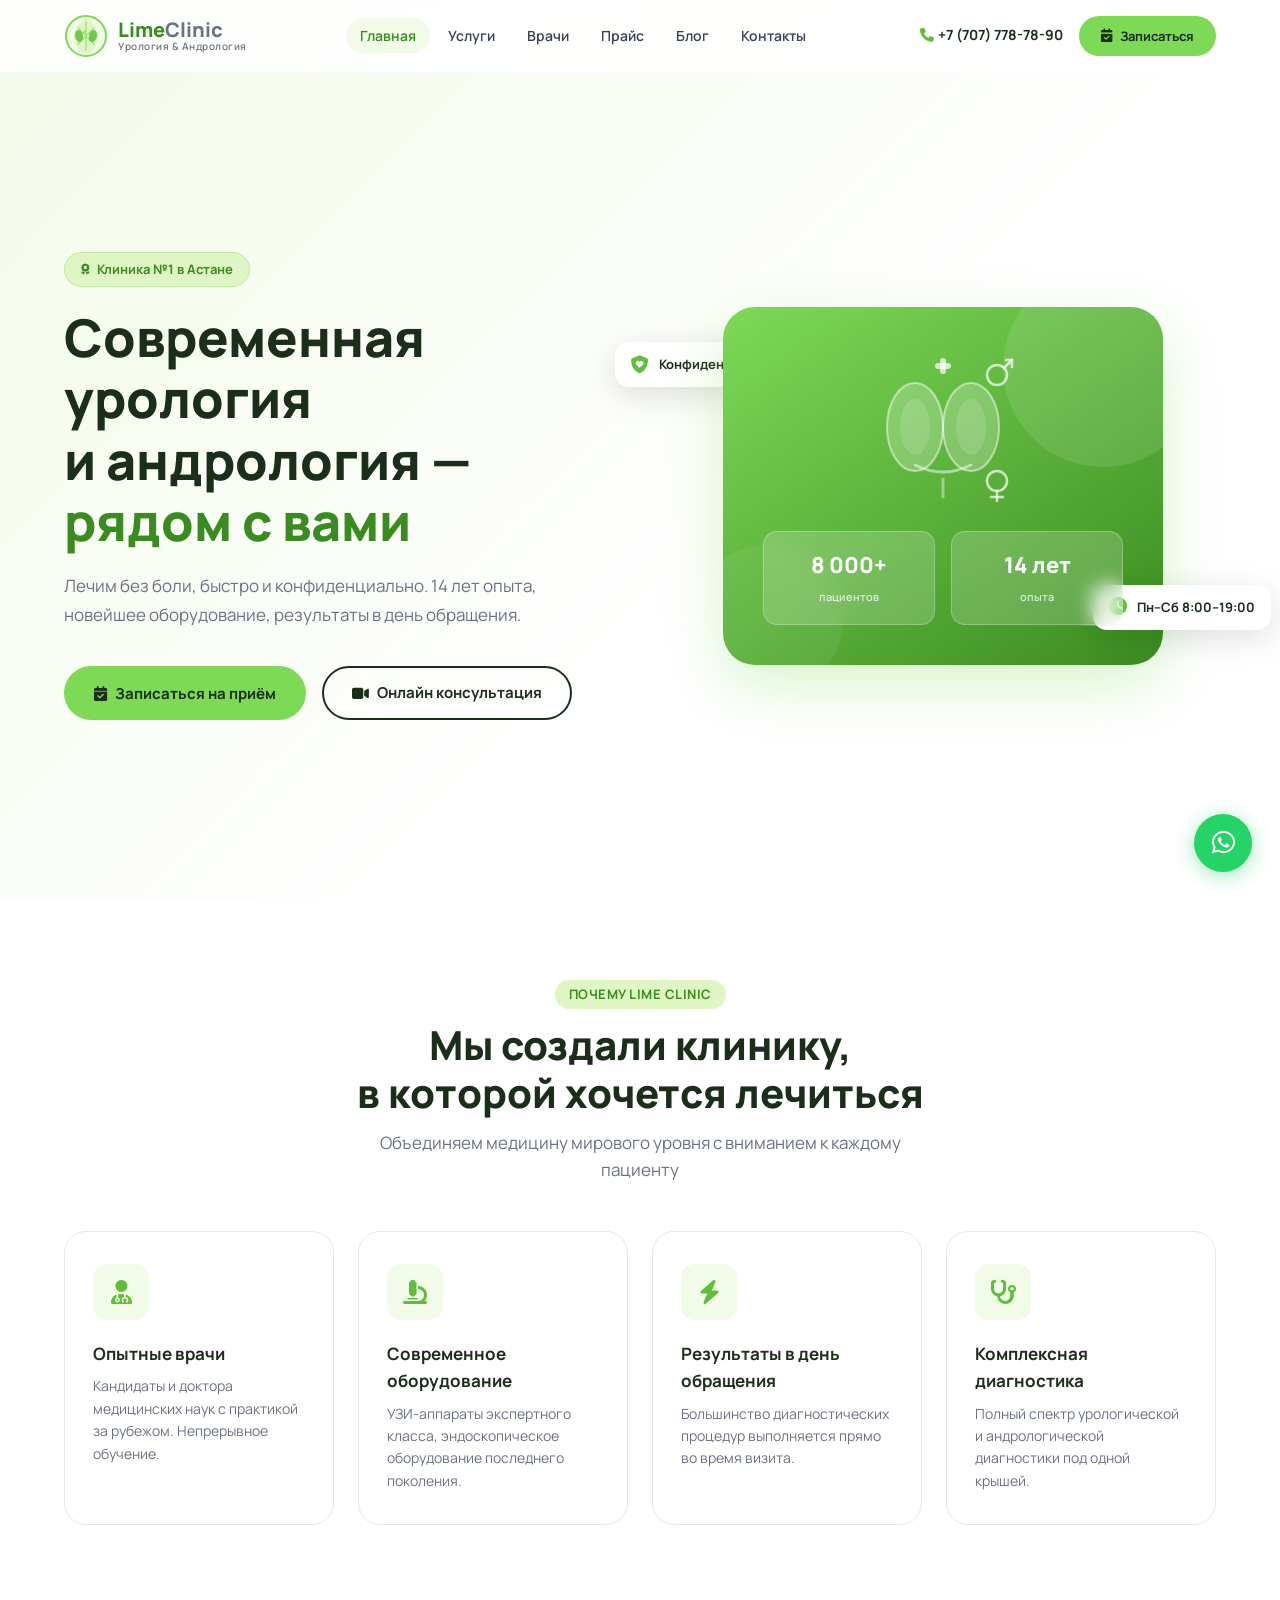
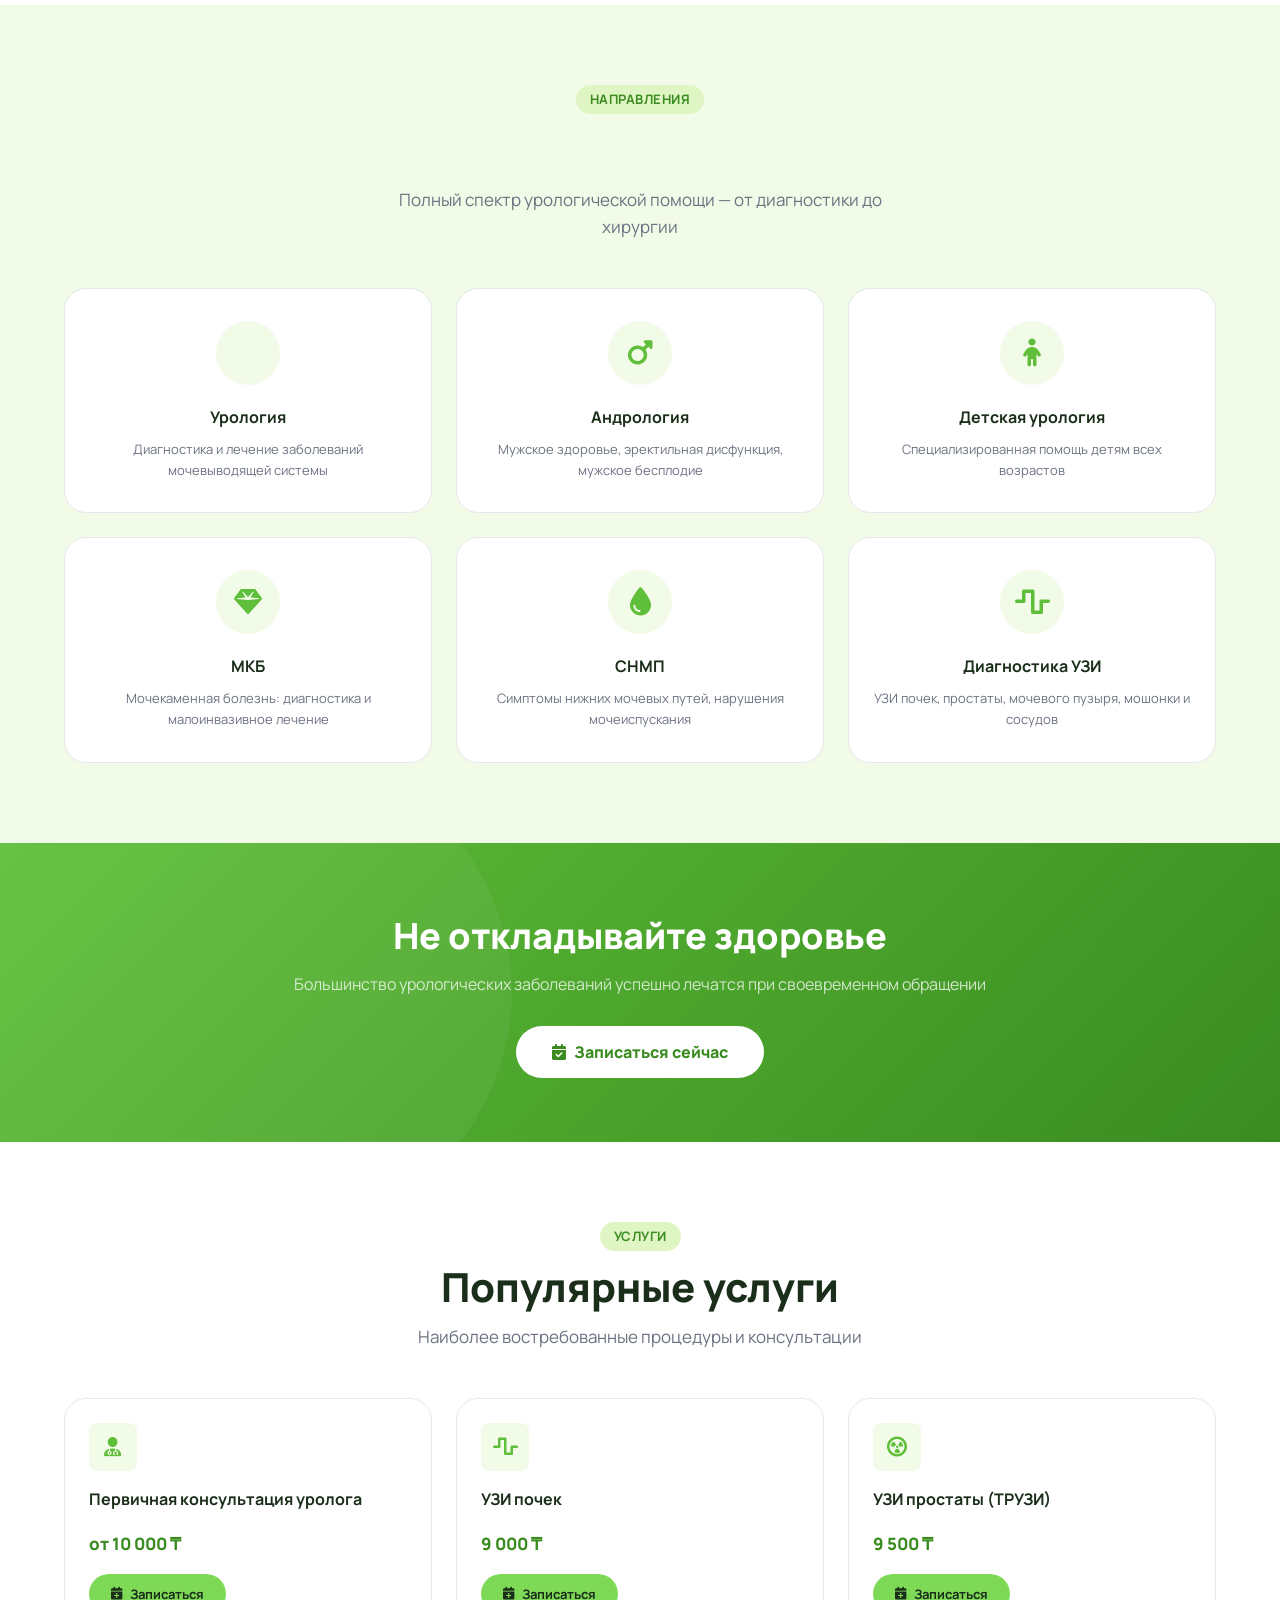
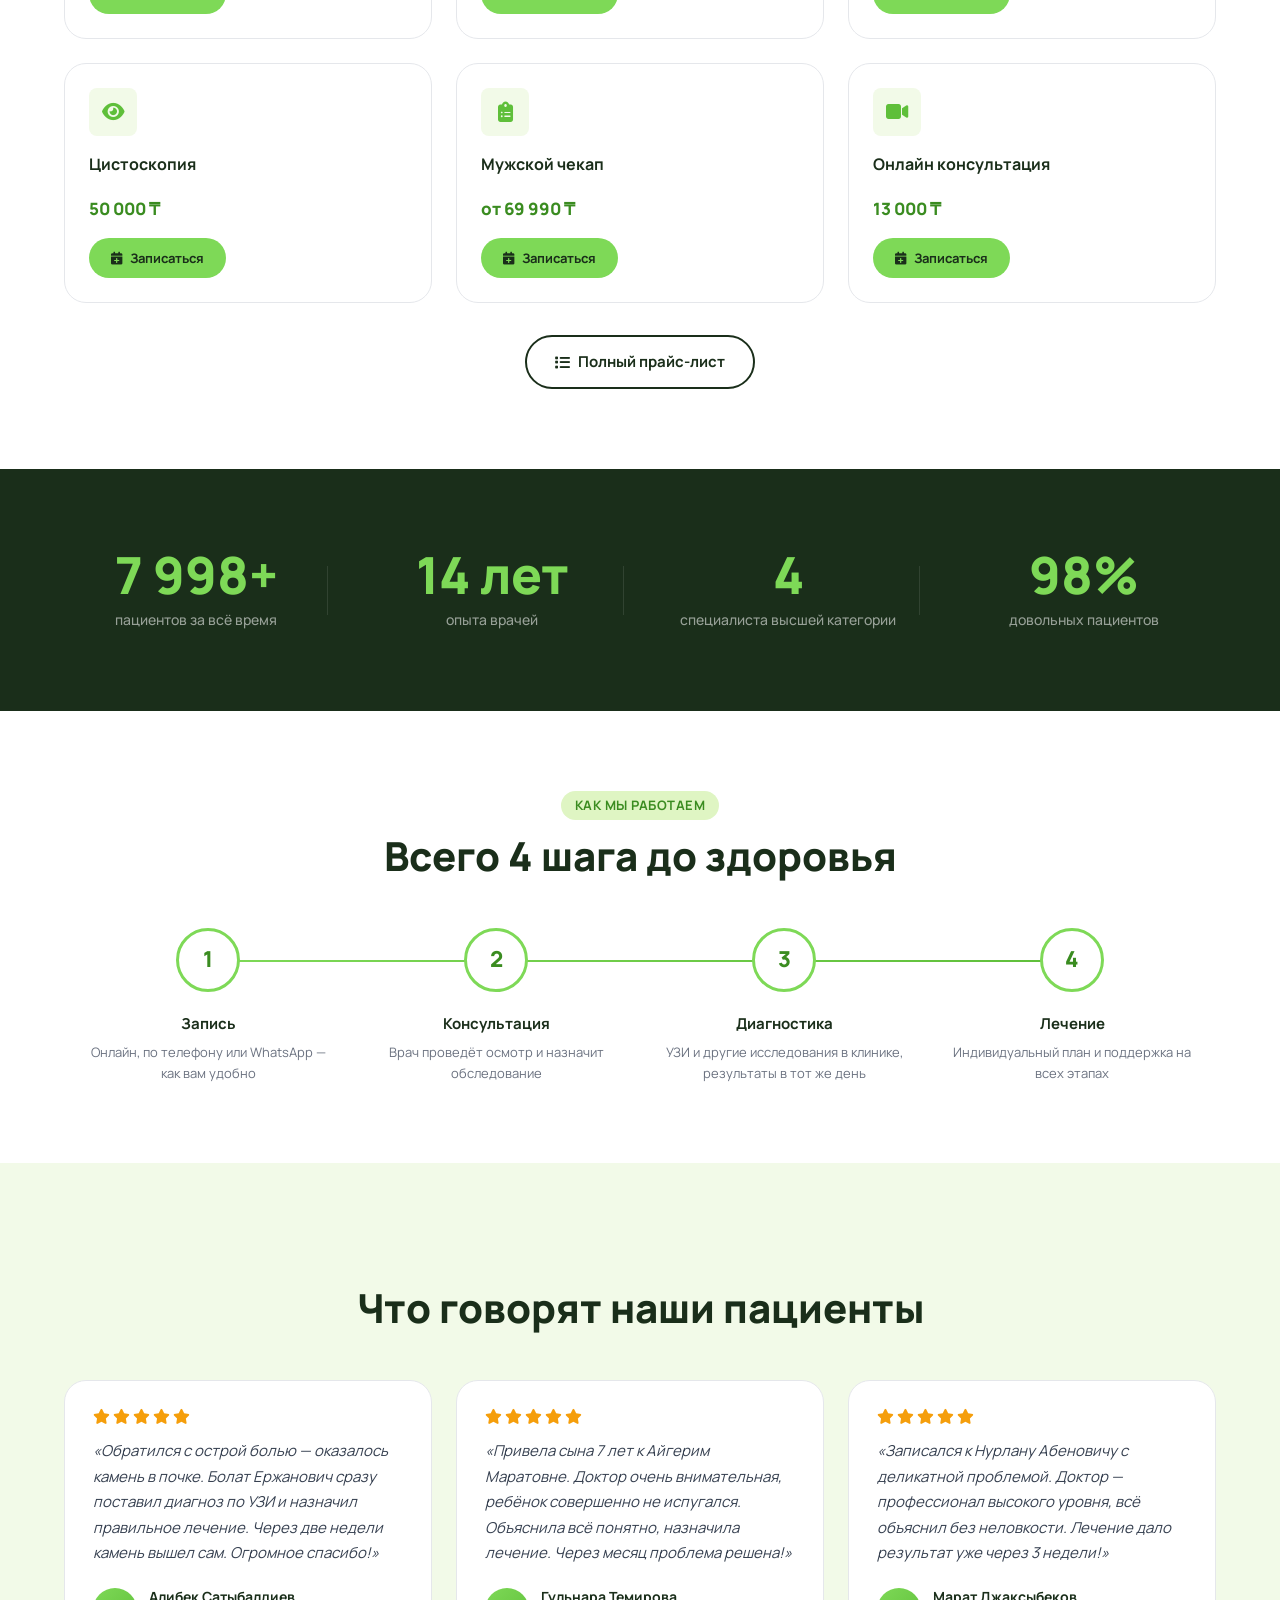
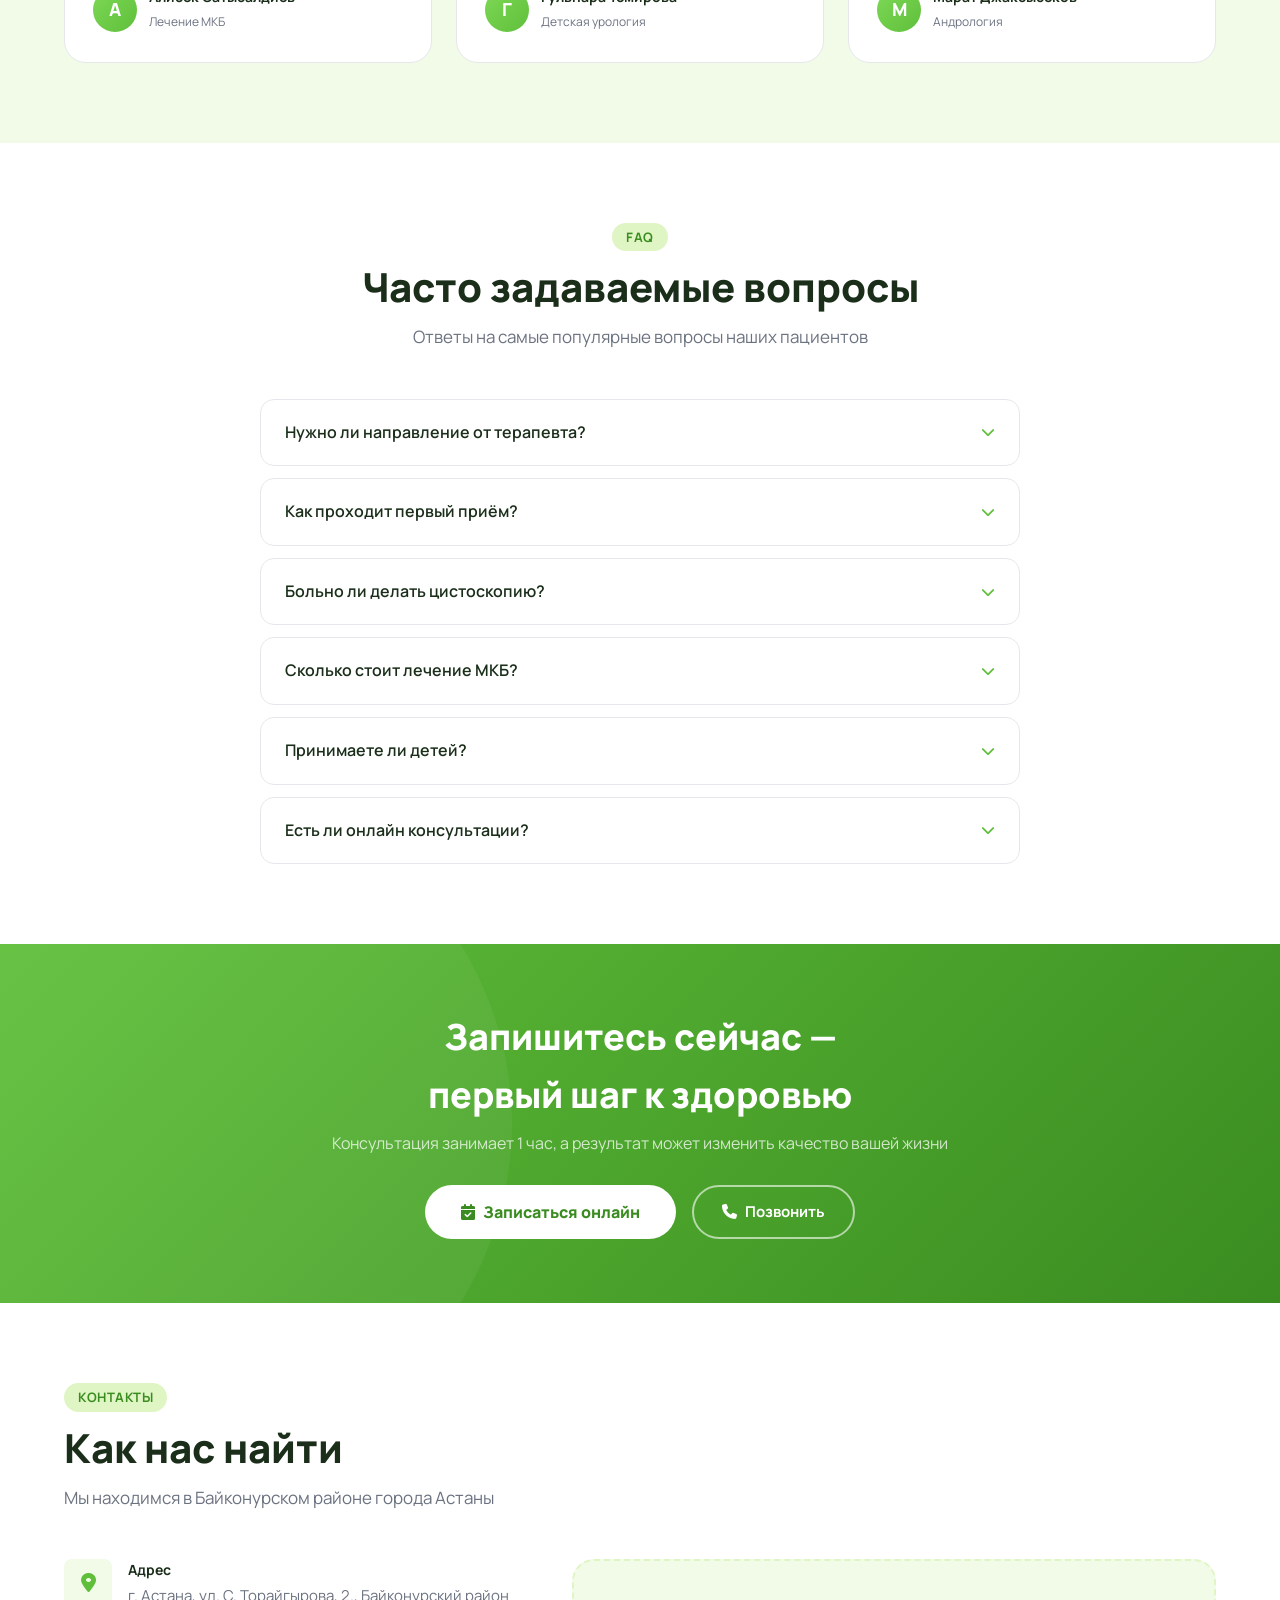
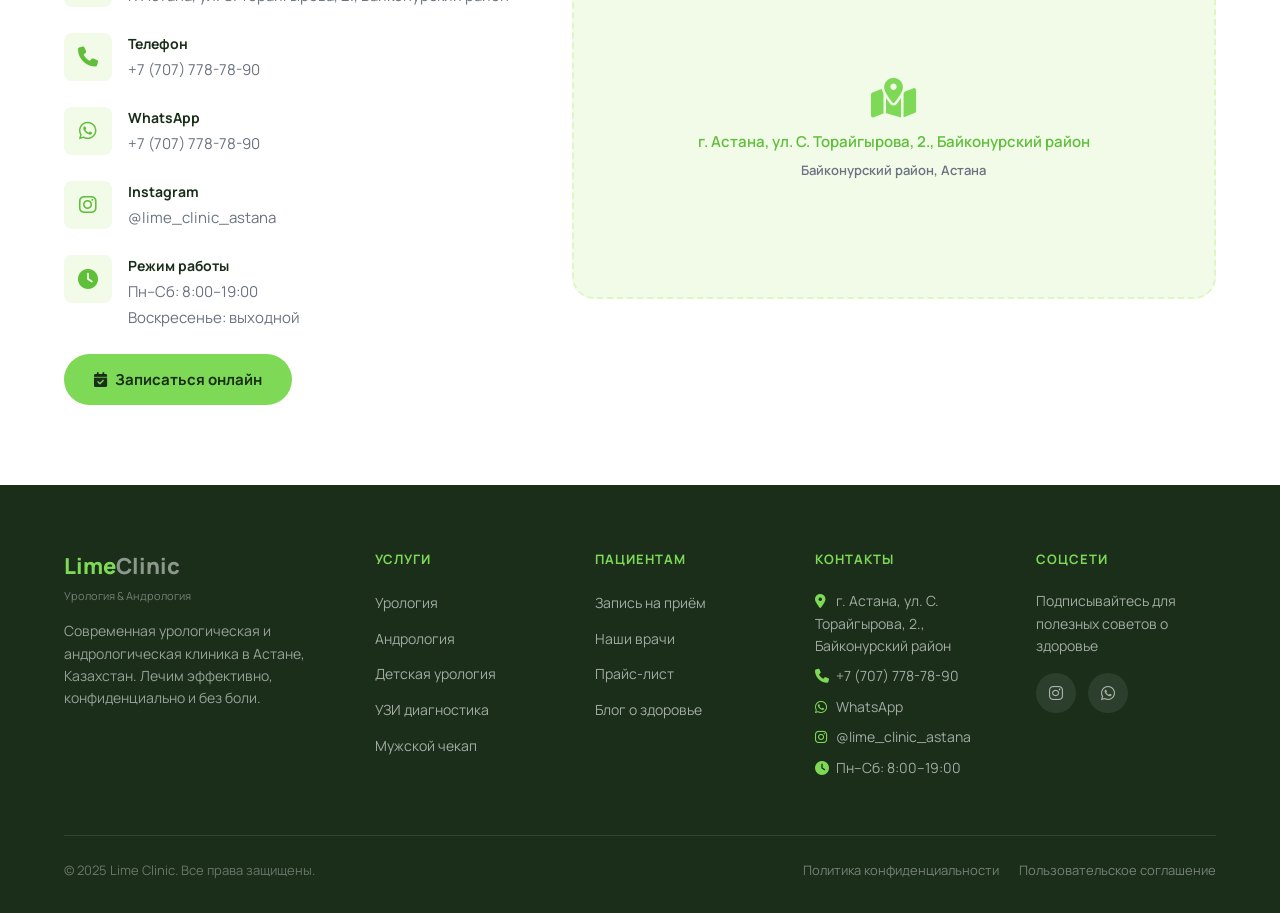
==== index.html @ a413c2fc "Add files via upload" ====
<!DOCTYPE html>
<html lang="ru">
<head>
  <meta charset="UTF-8" />
  <meta name="viewport" content="width=device-width, initial-scale=1.0" />
  <title>Lime Clinic — Урология и Андрология в Астане</title>
  <meta name="description" content="Lime Clinic — ведущий урологический и андрологический центр в Астане, Казахстан. Опытные врачи, современное оборудование, результаты в день обращения. Запись онлайн." />
  <meta name="keywords" content="уролог Астана, андролог Астана, урология, андрология, лечение МКБ, лечение простаты, УЗИ почек, детская урология, клиника Астана" />
  <link rel="stylesheet" href="styles.css" />
  <link rel="stylesheet" href="https://cdnjs.cloudflare.com/ajax/libs/font-awesome/6.5.0/css/all.min.css" />
  <link rel="preconnect" href="https://fonts.googleapis.com" />
  <link rel="preconnect" href="https://fonts.gstatic.com" crossorigin />
  <link href="https://fonts.googleapis.com/css2?family=Manrope:wght@300;400;500;600;700;800&display=swap" rel="stylesheet" />
</head>
<body>

<!-- NAV -->
<nav class="nav" id="main-nav">
  <div class="nav__inner">
    <a class="nav__logo" href="index.html">
      <svg viewBox="0 0 44 44" fill="none" xmlns="http://www.w3.org/2000/svg" width="44" height="44">
        <circle cx="22" cy="22" r="20" fill="#f2fae8" stroke="#7ED957" stroke-width="2"/>
        <path d="M22 4 C22 4 10 12 10 22 C10 32 16 38 22 40 C28 38 34 32 34 22 C34 12 22 4 22 4Z" fill="#dff5c3"/>
        <path d="M22 8 L22 36 M14 14 L30 30 M14 30 L30 14" stroke="#7ED957" stroke-width="1.5" stroke-linecap="round" opacity="0.6"/>
        <ellipse cx="15" cy="22" rx="4" ry="6" fill="#5FBF3A" opacity="0.85" transform="rotate(-10 15 22)"/>
        <ellipse cx="29" cy="22" rx="4" ry="6" fill="#5FBF3A" opacity="0.85" transform="rotate(10 29 22)"/>
        <text x="18" y="20" font-size="6" fill="#3a8c20" font-weight="bold">&#9794;</text>
        <text x="24" y="27" font-size="5" fill="#3a8c20" font-weight="bold">&#9792;</text>
      </svg>
      <div class="nav__logo-text">
        <div class="logo-name"><span class="lime">Lime</span><span class="gray">Clinic</span></div>
        <div class="logo-sub">Урология &amp; Андрология</div>
      </div>
    </a>
    <ul class="nav__links">
      <li><a href="index.html" class="active">Главная</a></li>
      <li><a href="services.html">Услуги</a></li>
      <li><a href="doctors.html">Врачи</a></li>
      <li><a href="prices.html">Прайс</a></li>
      <li><a href="blog.html">Блог</a></li>
      <li><a href="#contacts">Контакты</a></li>
    </ul>
    <div class="nav__right">
      <a class="nav__phone" href="tel:+77077787890"><i class="fa-solid fa-phone"></i>+7 (707) 778-78-90</a>
      <button class="btn-primary btn-sm" data-booking><i class="fa-solid fa-calendar-check"></i> Записаться</button>
      <div class="nav__burger" id="nav-burger"><span></span><span></span><span></span></div>
    </div>
  </div>
</nav>
<div class="nav__mobile" id="nav-mobile">
  <a href="index.html">Главная</a>
  <a href="services.html">Услуги</a>
  <a href="doctors.html">Врачи</a>
  <a href="prices.html">Прайс</a>
  <a href="blog.html">Блог</a>
  <a href="#contacts">Контакты</a>
  <a href="tel:+77077787890" class="mobile-phone"><i class="fa-solid fa-phone"></i> +7 (707) 778-78-90</a>
  <button class="btn-primary" data-booking><i class="fa-solid fa-calendar-check"></i> Записаться</button>
</div>

<!-- HERO -->
<section class="hero">
  <div class="container">
    <div class="hero__inner">
      <div>
        <div class="hero__badge" data-reveal>
          <i class="fa-solid fa-award"></i> Клиника №1 в Астане
        </div>
        <h1 data-reveal data-delay="100">
          Современная урология<br>и андрология —<br><span>рядом с вами</span>
        </h1>
        <p class="lead" data-reveal data-delay="200">
          Лечим без боли, быстро и конфиденциально. 14 лет опыта, новейшее оборудование, результаты в день обращения.
        </p>
        <div class="hero__actions" data-reveal data-delay="300">
          <button class="btn-primary" data-booking>
            <i class="fa-solid fa-calendar-check"></i> Записаться на приём
          </button>
          <a href="booking.html" class="btn-outline">
            <i class="fa-solid fa-video"></i> Онлайн консультация
          </a>
        </div>
      </div>
      <div class="hero__visual" data-reveal="right">
        <div class="hero__float top-left">
          <i class="fa-solid fa-shield-heart"></i> Конфиденциально
        </div>
        <div class="hero__card">
          <div class="hero__card-svg">
            <svg viewBox="0 0 160 160" fill="none" xmlns="http://www.w3.org/2000/svg">
              <ellipse cx="52" cy="80" rx="28" ry="44" fill="rgba(255,255,255,0.22)" stroke="rgba(255,255,255,0.5)" stroke-width="2"/>
              <ellipse cx="108" cy="80" rx="28" ry="44" fill="rgba(255,255,255,0.22)" stroke="rgba(255,255,255,0.5)" stroke-width="2"/>
              <ellipse cx="52" cy="80" rx="15" ry="28" fill="rgba(255,255,255,0.13)"/>
              <ellipse cx="108" cy="80" rx="15" ry="28" fill="rgba(255,255,255,0.13)"/>
              <path d="M52 118 Q80 132 108 118" stroke="rgba(255,255,255,0.5)" stroke-width="3" fill="none" stroke-linecap="round"/>
              <path d="M80 132 L80 150" stroke="rgba(255,255,255,0.4)" stroke-width="3" stroke-linecap="round"/>
              <rect x="72" y="16" width="16" height="6" rx="3" fill="rgba(255,255,255,0.7)"/>
              <rect x="77" y="11" width="6" height="16" rx="3" fill="rgba(255,255,255,0.7)"/>
              <circle cx="134" cy="28" r="10" stroke="rgba(255,255,255,0.7)" stroke-width="2.5" fill="none"/>
              <line x1="141" y1="21" x2="149" y2="13" stroke="rgba(255,255,255,0.7)" stroke-width="2.5" stroke-linecap="round"/>
              <line x1="143" y1="13" x2="149" y2="13" stroke="rgba(255,255,255,0.7)" stroke-width="2.5" stroke-linecap="round"/>
              <line x1="149" y1="13" x2="149" y2="20" stroke="rgba(255,255,255,0.7)" stroke-width="2.5" stroke-linecap="round"/>
              <circle cx="134" cy="134" r="10" stroke="rgba(255,255,255,0.7)" stroke-width="2.5" fill="none"/>
              <line x1="134" y1="144" x2="134" y2="154" stroke="rgba(255,255,255,0.7)" stroke-width="2.5" stroke-linecap="round"/>
              <line x1="128" y1="150" x2="140" y2="150" stroke="rgba(255,255,255,0.7)" stroke-width="2.5" stroke-linecap="round"/>
            </svg>
          </div>
          <div class="hero__stats">
            <div class="hero__stat">
              <span class="num">8 000+</span>
              <span class="lbl">пациентов</span>
            </div>
            <div class="hero__stat">
              <span class="num">14 лет</span>
              <span class="lbl">опыта</span>
            </div>
          </div>
        </div>
        <div class="hero__float bottom-right">
          <i class="fa-solid fa-clock"></i> Пн–Сб 8:00–19:00
        </div>
      </div>
    </div>
  </div>
</section>

<!-- ADVANTAGES -->
<section class="sec">
  <div class="container">
    <div class="sh center">
      <div class="stag" data-reveal>Почему Lime Clinic</div>
      <h2 data-reveal data-delay="100">Мы создали клинику,<br>в которой хочется лечиться</h2>
      <p data-reveal data-delay="200">Объединяем медицину мирового уровня с вниманием к каждому пациенту</p>
    </div>
    <div class="grid-4">
      <div class="adv-card" data-reveal data-delay="100">
        <div class="adv-card__icon"><i class="fa-solid fa-user-doctor"></i></div>
        <h3>Опытные врачи</h3>
        <p>Кандидаты и доктора медицинских наук с практикой за рубежом. Непрерывное обучение.</p>
      </div>
      <div class="adv-card" data-reveal data-delay="200">
        <div class="adv-card__icon"><i class="fa-solid fa-microscope"></i></div>
        <h3>Современное оборудование</h3>
        <p>УЗИ-аппараты экспертного класса, эндоскопическое оборудование последнего поколения.</p>
      </div>
      <div class="adv-card" data-reveal data-delay="300">
        <div class="adv-card__icon"><i class="fa-solid fa-bolt"></i></div>
        <h3>Результаты в день обращения</h3>
        <p>Большинство диагностических процедур выполняется прямо во время визита.</p>
      </div>
      <div class="adv-card" data-reveal data-delay="400">
        <div class="adv-card__icon"><i class="fa-solid fa-stethoscope"></i></div>
        <h3>Комплексная диагностика</h3>
        <p>Полный спектр урологической и андрологической диагностики под одной крышей.</p>
      </div>
    </div>
  </div>
</section>

<!-- DIRECTIONS -->
<section class="sec-bg">
  <div class="container">
    <div class="sh center">
      <div class="stag" data-reveal>Направления</div>
      <h2 data-reveal data-delay="100">Наши специализации</h2>
      <p data-reveal data-delay="200">Полный спектр урологической помощи — от диагностики до хирургии</p>
    </div>
    <div class="grid-3">
      <a href="services.html" class="dir-card" data-reveal data-delay="100">
        <div class="dir-card__icon"><i class="fa-solid fa-kidneys"></i></div>
        <h3>Урология</h3>
        <p>Диагностика и лечение заболеваний мочевыводящей системы</p>
      </a>
      <a href="services.html" class="dir-card" data-reveal data-delay="150">
        <div class="dir-card__icon"><i class="fa-solid fa-mars"></i></div>
        <h3>Андрология</h3>
        <p>Мужское здоровье, эректильная дисфункция, мужское бесплодие</p>
      </a>
      <a href="services.html" class="dir-card" data-reveal data-delay="200">
        <div class="dir-card__icon"><i class="fa-solid fa-child"></i></div>
        <h3>Детская урология</h3>
        <p>Специализированная помощь детям всех возрастов</p>
      </a>
      <a href="services.html" class="dir-card" data-reveal data-delay="250">
        <div class="dir-card__icon"><i class="fa-solid fa-gem"></i></div>
        <h3>МКБ</h3>
        <p>Мочекаменная болезнь: диагностика и малоинвазивное лечение</p>
      </a>
      <a href="services.html" class="dir-card" data-reveal data-delay="300">
        <div class="dir-card__icon"><i class="fa-solid fa-droplet"></i></div>
        <h3>СНМП</h3>
        <p>Симптомы нижних мочевых путей, нарушения мочеиспускания</p>
      </a>
      <a href="services.html" class="dir-card" data-reveal data-delay="350">
        <div class="dir-card__icon"><i class="fa-solid fa-wave-square"></i></div>
        <h3>Диагностика УЗИ</h3>
        <p>УЗИ почек, простаты, мочевого пузыря, мошонки и сосудов</p>
      </a>
    </div>
  </div>
</section>

<!-- CTA STRIP 1 -->
<section class="cta-strip">
  <div class="container">
    <h2 data-reveal>Не откладывайте здоровье</h2>
    <p data-reveal data-delay="100">Большинство урологических заболеваний успешно лечатся при своевременном обращении</p>
    <button class="btn-white" data-booking data-reveal data-delay="200">
      <i class="fa-solid fa-calendar-check"></i> Записаться сейчас
    </button>
  </div>
</section>

<!-- POPULAR SERVICES -->
<section class="sec">
  <div class="container">
    <div class="sh center">
      <div class="stag" data-reveal>Услуги</div>
      <h2 data-reveal data-delay="100">Популярные услуги</h2>
      <p data-reveal data-delay="200">Наиболее востребованные процедуры и консультации</p>
    </div>
    <div class="grid-3">
      <div class="srv-card" data-reveal data-delay="100">
        <div class="srv-card__icon"><i class="fa-solid fa-user-doctor"></i></div>
        <h3>Первичная консультация уролога</h3>
        <div class="price">от 10 000 ₸</div>
        <button class="btn-primary btn-sm" data-booking><i class="fa-solid fa-calendar-plus"></i> Записаться</button>
      </div>
      <div class="srv-card" data-reveal data-delay="150">
        <div class="srv-card__icon"><i class="fa-solid fa-wave-square"></i></div>
        <h3>УЗИ почек</h3>
        <div class="price">9 000 ₸</div>
        <button class="btn-primary btn-sm" data-booking><i class="fa-solid fa-calendar-plus"></i> Записаться</button>
      </div>
      <div class="srv-card" data-reveal data-delay="200">
        <div class="srv-card__icon"><i class="fa-solid fa-circle-radiation"></i></div>
        <h3>УЗИ простаты (ТРУЗИ)</h3>
        <div class="price">9 500 ₸</div>
        <button class="btn-primary btn-sm" data-booking><i class="fa-solid fa-calendar-plus"></i> Записаться</button>
      </div>
      <div class="srv-card" data-reveal data-delay="250">
        <div class="srv-card__icon"><i class="fa-solid fa-eye"></i></div>
        <h3>Цистоскопия</h3>
        <div class="price">50 000 ₸</div>
        <button class="btn-primary btn-sm" data-booking><i class="fa-solid fa-calendar-plus"></i> Записаться</button>
      </div>
      <div class="srv-card" data-reveal data-delay="300">
        <div class="srv-card__icon"><i class="fa-solid fa-clipboard-list"></i></div>
        <h3>Мужской чекап</h3>
        <div class="price">от 69 990 ₸</div>
        <button class="btn-primary btn-sm" data-booking><i class="fa-solid fa-calendar-plus"></i> Записаться</button>
      </div>
      <div class="srv-card" data-reveal data-delay="350">
        <div class="srv-card__icon"><i class="fa-solid fa-video"></i></div>
        <h3>Онлайн консультация</h3>
        <div class="price">13 000 ₸</div>
        <button class="btn-primary btn-sm" data-booking><i class="fa-solid fa-calendar-plus"></i> Записаться</button>
      </div>
    </div>
    <div class="text-center mt-32" data-reveal>
      <a href="prices.html" class="btn-outline"><i class="fa-solid fa-list"></i> Полный прайс-лист</a>
    </div>
  </div>
</section>

<!-- STATS -->
<section class="stats-section">
  <div class="container">
    <div class="stats-grid">
      <div class="stat-item" data-reveal data-delay="100">
        <div class="stat-num"><span data-count="8000">0</span>+</div>
        <div class="stat-lbl">пациентов за всё время</div>
      </div>
      <div class="stat-item" data-reveal data-delay="200">
        <div class="stat-num"><span data-count="14">0</span> лет</div>
        <div class="stat-lbl">опыта врачей</div>
      </div>
      <div class="stat-item" data-reveal data-delay="300">
        <div class="stat-num"><span data-count="4">0</span></div>
        <div class="stat-lbl">специалиста высшей категории</div>
      </div>
      <div class="stat-item" data-reveal data-delay="400">
        <div class="stat-num"><span data-count="98">0</span>%</div>
        <div class="stat-lbl">довольных пациентов</div>
      </div>
    </div>
  </div>
</section>

<!-- PROCESS -->
<section class="sec">
  <div class="container">
    <div class="sh center">
      <div class="stag" data-reveal>Как мы работаем</div>
      <h2 data-reveal data-delay="100">Всего 4 шага до здоровья</h2>
    </div>
    <div class="process-steps" data-reveal>
      <div class="step-item">
        <div class="step-num">1</div>
        <h3>Запись</h3>
        <p>Онлайн, по телефону или WhatsApp — как вам удобно</p>
      </div>
      <div class="step-item">
        <div class="step-num">2</div>
        <h3>Консультация</h3>
        <p>Врач проведёт осмотр и назначит обследование</p>
      </div>
      <div class="step-item">
        <div class="step-num">3</div>
        <h3>Диагностика</h3>
        <p>УЗИ и другие исследования в клинике, результаты в тот же день</p>
      </div>
      <div class="step-item">
        <div class="step-num">4</div>
        <h3>Лечение</h3>
        <p>Индивидуальный план и поддержка на всех этапах</p>
      </div>
    </div>
  </div>
</section>

<!-- REVIEWS -->
<section class="sec-bg">
  <div class="container">
    <div class="sh center">
      <div class="stag" data-reveal>Отзывы</div>
      <h2 data-reveal data-delay="100">Что говорят наши пациенты</h2>
    </div>
    <div class="grid-3">
      <div class="review-card" data-reveal data-delay="100">
        <div class="review-stars">
          <i class="fa-solid fa-star"></i><i class="fa-solid fa-star"></i><i class="fa-solid fa-star"></i><i class="fa-solid fa-star"></i><i class="fa-solid fa-star"></i>
        </div>
        <p>«Обратился с острой болью — оказалось камень в почке. Болат Ержанович сразу поставил диагноз по УЗИ и назначил правильное лечение. Через две недели камень вышел сам. Огромное спасибо!»</p>
        <div class="review-author">
          <div class="review-avatar">А</div>
          <div class="review-info">
            <strong>Алибек Сатыбалдиев</strong>
            <span>Лечение МКБ</span>
          </div>
        </div>
      </div>
      <div class="review-card" data-reveal data-delay="200">
        <div class="review-stars">
          <i class="fa-solid fa-star"></i><i class="fa-solid fa-star"></i><i class="fa-solid fa-star"></i><i class="fa-solid fa-star"></i><i class="fa-solid fa-star"></i>
        </div>
        <p>«Привела сына 7 лет к Айгерим Маратовне. Доктор очень внимательная, ребёнок совершенно не испугался. Объяснила всё понятно, назначила лечение. Через месяц проблема решена!»</p>
        <div class="review-author">
          <div class="review-avatar">Г</div>
          <div class="review-info">
            <strong>Гульнара Темирова</strong>
            <span>Детская урология</span>
          </div>
        </div>
      </div>
      <div class="review-card" data-reveal data-delay="300">
        <div class="review-stars">
          <i class="fa-solid fa-star"></i><i class="fa-solid fa-star"></i><i class="fa-solid fa-star"></i><i class="fa-solid fa-star"></i><i class="fa-solid fa-star"></i>
        </div>
        <p>«Записался к Нурлану Абеновичу с деликатной проблемой. Доктор — профессионал высокого уровня, всё объяснил без неловкости. Лечение дало результат уже через 3 недели!»</p>
        <div class="review-author">
          <div class="review-avatar">М</div>
          <div class="review-info">
            <strong>Марат Джаксыбеков</strong>
            <span>Андрология</span>
          </div>
        </div>
      </div>
    </div>
  </div>
</section>

<!-- FAQ -->
<section class="sec">
  <div class="container">
    <div class="sh center">
      <div class="stag" data-reveal>FAQ</div>
      <h2 data-reveal data-delay="100">Часто задаваемые вопросы</h2>
      <p data-reveal data-delay="200">Ответы на самые популярные вопросы наших пациентов</p>
    </div>
    <div style="max-width:760px;margin:0 auto;" data-reveal>
      <div class="faq-list">
        <div class="faq-item">
          <div class="faq-q">Нужно ли направление от терапевта?<i class="fa-solid fa-chevron-down"></i></div>
          <div class="faq-a"><p>Нет, направление не нужно. Вы можете обратиться к нашим специалистам напрямую. Просто запишитесь онлайн или по телефону и приходите в удобное время.</p></div>
        </div>
        <div class="faq-item">
          <div class="faq-q">Как проходит первый приём?<i class="fa-solid fa-chevron-down"></i></div>
          <div class="faq-a"><p>Первичный приём длится 40–60 минут. Врач выслушает жалобы, изучит анамнез, проведёт осмотр и при необходимости назначит диагностику. После первого визита вы получите чёткий план лечения.</p></div>
        </div>
        <div class="faq-item">
          <div class="faq-q">Больно ли делать цистоскопию?<i class="fa-solid fa-chevron-down"></i></div>
          <div class="faq-a"><p>Цистоскопия проводится с местной анестезией — большинство пациентов описывают лишь небольшой дискомфорт. Мы используем гибкий цистоскоп нового поколения, что делает процедуру значительно комфортнее.</p></div>
        </div>
        <div class="faq-item">
          <div class="faq-q">Сколько стоит лечение МКБ?<i class="fa-solid fa-chevron-down"></i></div>
          <div class="faq-a"><p>Стоимость зависит от размера и расположения камня. Консервативное лечение — от 10 000 ₸. Нефролитотрипсия — от 350 000 ₸. Точная стоимость определяется после диагностики. Смотрите прайс-лист.</p></div>
        </div>
        <div class="faq-item">
          <div class="faq-q">Принимаете ли детей?<i class="fa-solid fa-chevron-down"></i></div>
          <div class="faq-a"><p>Да! Наши врачи — Жанбырбекұлы Уланбек и Леонтьев Андриан Олегович — ведут приём детей по урологии и андрологии. Принимаем пациентов от 1 года. Приём проходит в доброжелательной атмосфере.</p></div>
        </div>
        <div class="faq-item">
          <div class="faq-q">Есть ли онлайн консультации?<i class="fa-solid fa-chevron-down"></i></div>
          <div class="faq-a"><p>Да, мы проводим онлайн-консультации через WhatsApp или видеозвонок. Стоимость — 13 000 ₸. Подходит для разбора анализов, повторных консультаций и вопросов по лечению.</p></div>
        </div>
      </div>
    </div>
  </div>
</section>

<!-- CTA STRIP 2 -->
<section class="cta-strip">
  <div class="container">
    <h2 data-reveal>Запишитесь сейчас —<br>первый шаг к здоровью</h2>
    <p data-reveal data-delay="100">Консультация занимает 1 час, а результат может изменить качество вашей жизни</p>
    <div style="display:flex;gap:16px;justify-content:center;flex-wrap:wrap;" data-reveal data-delay="200">
      <button class="btn-white" data-booking><i class="fa-solid fa-calendar-check"></i> Записаться онлайн</button>
      <a href="tel:+77077787890" class="btn-outline-white"><i class="fa-solid fa-phone"></i> Позвонить</a>
    </div>
  </div>
</section>

<!-- CONTACTS -->
<section class="sec" id="contacts">
  <div class="container">
    <div class="sh">
      <div class="stag" data-reveal>Контакты</div>
      <h2 data-reveal data-delay="100">Как нас найти</h2>
      <p data-reveal data-delay="200">Мы находимся в Байконурском районе города Астаны</p>
    </div>
    <div class="contacts-grid">
      <div data-reveal="left">
        <div class="contact-item">
          <div class="contact-icon"><i class="fa-solid fa-location-dot"></i></div>
          <div><strong>Адрес</strong><span>г. Астана, ул. С. Торайгырова, 2., Байконурский район</span></div>
        </div>
        <div class="contact-item">
          <div class="contact-icon"><i class="fa-solid fa-phone"></i></div>
          <div><strong>Телефон</strong><a href="tel:+77077787890">+7 (707) 778-78-90</a></div>
        </div>
        <div class="contact-item">
          <div class="contact-icon"><i class="fa-brands fa-whatsapp"></i></div>
          <div><strong>WhatsApp</strong><a href="https://api.whatsapp.com/send/?phone=77077787890" target="_blank">+7 (707) 778-78-90</a></div>
        </div>
        <div class="contact-item">
          <div class="contact-icon"><i class="fa-brands fa-instagram"></i></div>
          <div><strong>Instagram</strong><a href="https://instagram.com/lime_clinic_astana" target="_blank">@lime_clinic_astana</a></div>
        </div>
        <div class="contact-item">
          <div class="contact-icon"><i class="fa-solid fa-clock"></i></div>
          <div><strong>Режим работы</strong><span>Пн–Сб: 8:00–19:00<br>Воскресенье: выходной</span></div>
        </div>
        <div style="margin-top:24px;">
          <button class="btn-primary" data-booking><i class="fa-solid fa-calendar-check"></i> Записаться онлайн</button>
        </div>
      </div>
      <div data-reveal="right">
        <div class="map-placeholder">
          <i class="fa-solid fa-map-location-dot"></i>
          г. Астана, ул. С. Торайгырова, 2., Байконурский район
          <span style="font-size:13px;color:var(--gray);margin-top:6px;display:block;">Байконурский район, Астана</span>
        </div>
      </div>
    </div>
  </div>
</section>

<!-- FOOTER -->
<footer class="footer">
  <div class="container">
    <div class="footer__top">
      <div class="footer__brand">
        <div class="logo-name"><span class="lime">Lime</span><span class="gray">Clinic</span></div>
        <div class="logo-sub">Урология &amp; Андрология</div>
        <p class="footer__tagline">Современная урологическая и андрологическая клиника в Астане, Казахстан. Лечим эффективно, конфиденциально и без боли.</p>
      </div>
      <div class="footer__col">
        <h4>Услуги</h4>
        <ul>
          <li><a href="services.html">Урология</a></li>
          <li><a href="services.html">Андрология</a></li>
          <li><a href="services.html">Детская урология</a></li>
          <li><a href="services.html">УЗИ диагностика</a></li>
          <li><a href="prices.html">Мужской чекап</a></li>
        </ul>
      </div>
      <div class="footer__col">
        <h4>Пациентам</h4>
        <ul>
          <li><a href="booking.html">Запись на приём</a></li>
          <li><a href="doctors.html">Наши врачи</a></li>
          <li><a href="prices.html">Прайс-лист</a></li>
          <li><a href="blog.html">Блог о здоровье</a></li>
        </ul>
      </div>
      <div class="footer__col">
        <h4>Контакты</h4>
        <p><i class="fa-solid fa-location-dot"></i> г. Астана, ул. С. Торайгырова, 2., Байконурский район</p>
        <p><i class="fa-solid fa-phone"></i> <a href="tel:+77077787890">+7 (707) 778-78-90</a></p>
        <p><i class="fa-brands fa-whatsapp"></i> <a href="https://api.whatsapp.com/send/?phone=77077787890" target="_blank">WhatsApp</a></p>
        <p><i class="fa-brands fa-instagram"></i> <a href="https://instagram.com/lime_clinic_astana" target="_blank">@lime_clinic_astana</a></p>
        <p><i class="fa-solid fa-clock"></i> Пн–Сб: 8:00–19:00</p>
      </div>
      <div class="footer__col">
        <h4>Соцсети</h4>
        <p>Подписывайтесь для полезных советов о здоровье</p>
        <div class="footer__socials">
          <a href="https://instagram.com/lime_clinic_astana" target="_blank" aria-label="Instagram"><i class="fa-brands fa-instagram"></i></a>
          <a href="https://api.whatsapp.com/send/?phone=77077787890" target="_blank" aria-label="WhatsApp"><i class="fa-brands fa-whatsapp"></i></a>
        </div>
      </div>
    </div>
    <div class="footer__bottom">
      <p>&copy; 2025 Lime Clinic. Все права защищены.</p>
      <div style="display:flex;gap:20px;">
        <a href="#">Политика конфиденциальности</a>
        <a href="#">Пользовательское соглашение</a>
      </div>
    </div>
  </div>
</footer>

<!-- BOOKING MODAL -->
<div class="modal-overlay" id="booking-modal">
  <div class="modal-card">
    <button class="modal-close" onclick="BookingModal.close()"><i class="fa-solid fa-xmark"></i></button>
    <div class="modal-title">Запись на приём</div>
    <div class="modal-subtitle">Заполните форму — мы свяжемся для подтверждения</div>
    <div class="step-dots">
      <div class="step-dot active">1</div>
      <div class="step-line"></div>
      <div class="step-dot">2</div>
      <div class="step-line"></div>
      <div class="step-dot">3</div>
      <div class="step-line"></div>
      <div class="step-dot">4</div>
    </div>
    <div class="step-labels">
      <span class="active">Врач</span>
      <span>Дата</span>
      <span>Время</span>
      <span>Данные</span>
    </div>
    <div class="modal-step active" id="modal-step-1">
      <h3 style="font-size:17px;font-weight:700;color:var(--navy);margin-bottom:16px;">Выберите врача</h3>
      <div class="doc-select-cards" id="modal-doctors"></div>
    </div>
    <div class="modal-step" id="modal-step-2">
      <h3 style="font-size:17px;font-weight:700;color:var(--navy);margin-bottom:16px;">Выберите дату</h3>
      <div id="modal-calendar"></div>
    </div>
    <div class="modal-step" id="modal-step-3">
      <h3 style="font-size:17px;font-weight:700;color:var(--navy);margin-bottom:8px;">Выберите время</h3>
      <p style="font-size:13px;color:var(--gray);margin-bottom:16px;"><i class="fa-solid fa-circle-xmark" style="color:#ef4444;margin-right:4px;"></i>Зачёркнутые слоты уже заняты</p>
      <div id="modal-times"></div>
    </div>
    <div class="modal-step" id="modal-step-4">
      <h3 style="font-size:17px;font-weight:700;color:var(--navy);margin-bottom:16px;">Ваши данные</h3>
      <div class="form-group">
        <label>Ваше имя <span class="req">*</span></label>
        <input type="text" class="form-control" id="modal-name" placeholder="Иван Иванов" />
      </div>
      <div class="form-group">
        <label>Телефон <span class="req">*</span></label>
        <input type="tel" class="form-control" id="modal-phone" placeholder="+7 (___) ___-__-__" />
      </div>
      <div class="form-group">
        <label>Email <span style="color:var(--gray);font-weight:400;">(необязательно)</span></label>
        <input type="email" class="form-control" id="modal-email" placeholder="example@mail.kz" />
      </div>
      <div class="form-group">
        <label>Комментарий <span style="color:var(--gray);font-weight:400;">(необязательно)</span></label>
        <textarea class="form-control" rows="3" placeholder="Опишите вашу проблему..."></textarea>
      </div>
      <div class="form-check">
        <input type="checkbox" id="modal-privacy" checked />
        <label for="modal-privacy">Согласен(а) с <a href="#">политикой конфиденциальности</a></label>
      </div>
    </div>
    <div class="modal-nav">
      <button class="btn-outline" id="modal-prev" style="display:none;"><i class="fa-solid fa-arrow-left"></i> Назад</button>
      <button class="btn-primary" id="modal-next">Далее <i class="fa-solid fa-arrow-right"></i></button>
    </div>
  </div>
</div>

<!-- WhatsApp -->
<a href="https://api.whatsapp.com/send/?phone=77077787890" class="wa-btn" target="_blank" aria-label="WhatsApp">
  <i class="fa-brands fa-whatsapp"></i>
</a>

<!-- Mobile CTA -->
<div class="mobile-cta" id="mobile-sticky-cta">
  <button class="btn-primary" id="mobile-cta-btn" data-booking>
    <i class="fa-solid fa-calendar-check"></i> Записаться на приём
  </button>
</div>

<script src="script.js"></script>
</body>
</html>
---- styles.css ----
/* ============================================================
   LIME CLINIC — Main Stylesheet
   ============================================================ */

/* Google Fonts */
@import url('https://fonts.googleapis.com/css2?family=Manrope:wght@300;400;500;600;700;800&display=swap');

/* ============================================================
   CSS VARIABLES
   ============================================================ */
:root {
  --lime: #7ED957;
  --lime-dark: #5FBF3A;
  --lime-deep: #3a8c20;
  --lime-pale: #f2fae8;
  --lime-pale2: #dff5c3;
  --gray: #6b7280;
  --gray-dark: #374151;
  --navy: #1a2e1a;
  --white: #ffffff;
  --black: #111827;
  --border: #e5e7eb;
  --shadow-sm: 0 1px 3px rgba(0,0,0,0.08);
  --shadow: 0 4px 16px rgba(0,0,0,0.10);
  --shadow-lg: 0 8px 32px rgba(0,0,0,0.13);
  --radius-sm: 8px;
  --radius: 14px;
  --radius-lg: 22px;
  --radius-full: 9999px;
  --transition: 0.22s ease;
  --font: 'Manrope', sans-serif;
  --nav-h: 72px;
  --container: 1200px;
}

/* ============================================================
   RESET & BASE
   ============================================================ */
*, *::before, *::after { box-sizing: border-box; margin: 0; padding: 0; }
html { scroll-behavior: smooth; font-size: 16px; }
body {
  font-family: var(--font);
  color: var(--black);
  background: var(--white);
  line-height: 1.6;
  -webkit-font-smoothing: antialiased;
  overflow-x: hidden;
}
a { color: inherit; text-decoration: none; }
img { max-width: 100%; display: block; }
ul { list-style: none; }
button { font-family: var(--font); cursor: pointer; border: none; background: none; }
input, select, textarea { font-family: var(--font); }

/* ============================================================
   CONTAINER & GRID UTILITIES
   ============================================================ */
.container {
  max-width: var(--container);
  margin: 0 auto;
  padding: 0 24px;
}
.grid-2 { display: grid; grid-template-columns: repeat(2, 1fr); gap: 24px; }
.grid-3 { display: grid; grid-template-columns: repeat(3, 1fr); gap: 24px; }
.grid-4 { display: grid; grid-template-columns: repeat(4, 1fr); gap: 24px; }
.grid-6 { display: grid; grid-template-columns: repeat(6, 1fr); gap: 20px; }
.flex { display: flex; }
.flex-center { display: flex; align-items: center; justify-content: center; }
.flex-between { display: flex; align-items: center; justify-content: space-between; }
.gap-8 { gap: 8px; }
.gap-12 { gap: 12px; }
.gap-16 { gap: 16px; }
.gap-24 { gap: 24px; }
.text-center { text-align: center; }
.text-gray { color: var(--gray); }
.mt-8 { margin-top: 8px; }
.mt-16 { margin-top: 16px; }
.mt-24 { margin-top: 24px; }
.mt-32 { margin-top: 32px; }
.mb-8 { margin-bottom: 8px; }
.mb-16 { margin-bottom: 16px; }
.mb-24 { margin-bottom: 24px; }
.mb-32 { margin-bottom: 32px; }

/* ============================================================
   SECTION STYLES
   ============================================================ */
.sec {
  padding: 80px 0;
}
.sec-bg {
  padding: 80px 0;
  background: var(--lime-pale);
}
.sec-dark {
  padding: 80px 0;
  background: var(--navy);
  color: var(--white);
}
.sh {
  margin-bottom: 48px;
}
.sh h2 {
  font-size: clamp(28px, 4vw, 40px);
  font-weight: 800;
  color: var(--navy);
  line-height: 1.2;
  margin-bottom: 12px;
}
.sec-dark .sh h2 { color: var(--white); }
.sh p {
  font-size: 17px;
  color: var(--gray);
  max-width: 560px;
}
.sh.center { text-align: center; }
.sh.center p { margin: 0 auto; }
.stag {
  display: inline-block;
  background: var(--lime-pale2);
  color: var(--lime-deep);
  font-size: 13px;
  font-weight: 700;
  padding: 4px 14px;
  border-radius: var(--radius-full);
  margin-bottom: 12px;
  letter-spacing: 0.5px;
  text-transform: uppercase;
}

/* ============================================================
   BUTTONS
   ============================================================ */
.btn-primary {
  display: inline-flex;
  align-items: center;
  gap: 8px;
  background: var(--lime);
  color: var(--navy);
  font-weight: 700;
  font-size: 15px;
  padding: 13px 28px;
  border-radius: var(--radius-full);
  transition: background var(--transition), transform var(--transition), box-shadow var(--transition);
  border: 2px solid transparent;
  white-space: nowrap;
}
.btn-primary:hover {
  background: var(--lime-dark);
  transform: translateY(-1px);
  box-shadow: 0 6px 20px rgba(126,217,87,0.35);
}
.btn-primary:active { transform: translateY(0); }

.btn-outline {
  display: inline-flex;
  align-items: center;
  gap: 8px;
  background: transparent;
  color: var(--navy);
  font-weight: 700;
  font-size: 15px;
  padding: 13px 28px;
  border-radius: var(--radius-full);
  border: 2px solid var(--navy);
  transition: all var(--transition);
  white-space: nowrap;
}
.btn-outline:hover {
  background: var(--navy);
  color: var(--white);
  transform: translateY(-1px);
}
.btn-outline-white {
  display: inline-flex;
  align-items: center;
  gap: 8px;
  background: transparent;
  color: var(--white);
  font-weight: 700;
  font-size: 15px;
  padding: 13px 28px;
  border-radius: var(--radius-full);
  border: 2px solid rgba(255,255,255,0.6);
  transition: all var(--transition);
  white-space: nowrap;
}
.btn-outline-white:hover {
  background: rgba(255,255,255,0.15);
  border-color: var(--white);
}

.btn-ghost {
  display: inline-flex;
  align-items: center;
  gap: 8px;
  background: transparent;
  color: var(--lime-deep);
  font-weight: 700;
  font-size: 15px;
  padding: 11px 20px;
  border-radius: var(--radius-full);
  border: 2px solid var(--lime-pale2);
  transition: all var(--transition);
  white-space: nowrap;
}
.btn-ghost:hover {
  background: var(--lime-pale2);
}
.btn-sm {
  padding: 9px 20px;
  font-size: 13px;
}
.btn-dark {
  display: inline-flex;
  align-items: center;
  gap: 8px;
  background: var(--navy);
  color: var(--white);
  font-weight: 700;
  font-size: 15px;
  padding: 13px 28px;
  border-radius: var(--radius-full);
  transition: all var(--transition);
  border: 2px solid transparent;
  white-space: nowrap;
}
.btn-dark:hover {
  background: var(--gray-dark);
  transform: translateY(-1px);
}

/* ============================================================
   CARDS
   ============================================================ */
.card {
  background: var(--white);
  border-radius: var(--radius-lg);
  padding: 28px;
  border: 1px solid var(--border);
}
.card-hover {
  background: var(--white);
  border-radius: var(--radius-lg);
  padding: 28px;
  border: 1px solid var(--border);
  transition: transform var(--transition), box-shadow var(--transition), border-color var(--transition);
}
.card-hover:hover {
  transform: translateY(-4px);
  box-shadow: var(--shadow-lg);
  border-color: var(--lime-pale2);
}

/* ============================================================
   NAVIGATION
   ============================================================ */
.nav {
  position: fixed;
  top: 0;
  left: 0;
  right: 0;
  z-index: 1000;
  height: var(--nav-h);
  display: flex;
  align-items: center;
  background: rgba(255,255,255,0.88);
  backdrop-filter: blur(16px);
  -webkit-backdrop-filter: blur(16px);
  border-bottom: 1px solid transparent;
  transition: all 0.3s ease;
}
.nav.scrolled {
  background: rgba(255,255,255,0.97);
  border-bottom-color: var(--border);
  box-shadow: 0 2px 20px rgba(0,0,0,0.07);
}
.nav__inner {
  display: flex;
  align-items: center;
  justify-content: space-between;
  width: 100%;
  max-width: var(--container);
  margin: 0 auto;
  padding: 0 24px;
  gap: 24px;
}
.nav__logo {
  display: flex;
  align-items: center;
  gap: 10px;
  text-decoration: none;
  flex-shrink: 0;
}
.nav__logo svg { width: 44px; height: 44px; }
.nav__logo-text { line-height: 1.1; }
.nav__logo-text .logo-name { font-size: 20px; font-weight: 800; }
.nav__logo-text .logo-name span.lime { color: var(--lime-deep); }
.nav__logo-text .logo-name span.gray { color: var(--gray); }
.nav__logo-text .logo-sub { font-size: 10px; color: var(--gray); font-weight: 600; letter-spacing: 0.5px; }

.nav__links {
  display: flex;
  align-items: center;
  gap: 4px;
  list-style: none;
  flex: 1;
  justify-content: center;
}
.nav__links a {
  font-size: 14px;
  font-weight: 600;
  color: var(--gray-dark);
  padding: 8px 14px;
  border-radius: var(--radius-full);
  transition: all var(--transition);
  white-space: nowrap;
}
.nav__links a:hover,
.nav__links a.active {
  background: var(--lime-pale);
  color: var(--lime-deep);
}

.nav__right {
  display: flex;
  align-items: center;
  gap: 16px;
  flex-shrink: 0;
}
.nav__phone {
  font-size: 14px;
  font-weight: 700;
  color: var(--navy);
  white-space: nowrap;
}
.nav__phone i { color: var(--lime-dark); margin-right: 4px; }

.nav__burger {
  display: none;
  flex-direction: column;
  gap: 5px;
  cursor: pointer;
  padding: 8px;
  border-radius: var(--radius-sm);
  transition: background var(--transition);
}
.nav__burger:hover { background: var(--lime-pale); }
.nav__burger span {
  width: 24px;
  height: 2px;
  background: var(--navy);
  border-radius: 2px;
  transition: all 0.3s ease;
  display: block;
}
.nav__burger.open span:nth-child(1) { transform: translateY(7px) rotate(45deg); }
.nav__burger.open span:nth-child(2) { opacity: 0; transform: scaleX(0); }
.nav__burger.open span:nth-child(3) { transform: translateY(-7px) rotate(-45deg); }

.nav__mobile {
  display: none;
  position: fixed;
  top: var(--nav-h);
  left: 0;
  right: 0;
  bottom: 0;
  background: rgba(255,255,255,0.98);
  backdrop-filter: blur(20px);
  z-index: 999;
  flex-direction: column;
  align-items: center;
  justify-content: center;
  gap: 8px;
  padding: 32px;
  opacity: 0;
  transform: translateY(-10px);
  pointer-events: none;
  transition: all 0.3s ease;
}
.nav__mobile.open {
  display: flex;
  opacity: 1;
  transform: translateY(0);
  pointer-events: all;
}
.nav__mobile a {
  font-size: 22px;
  font-weight: 700;
  color: var(--navy);
  padding: 12px 32px;
  border-radius: var(--radius-full);
  transition: all var(--transition);
  width: 100%;
  text-align: center;
}
.nav__mobile a:hover { background: var(--lime-pale); color: var(--lime-deep); }
.nav__mobile .mobile-phone {
  font-size: 18px;
  font-weight: 700;
  color: var(--lime-deep);
  margin-top: 16px;
}
.nav__mobile .btn-primary { margin-top: 8px; }

/* ============================================================
   FOOTER
   ============================================================ */
.footer {
  background: var(--navy);
  color: var(--white);
  padding: 64px 0 32px;
}
.footer__top {
  display: grid;
  grid-template-columns: 1.5fr 1fr 1fr 1fr 1fr;
  gap: 40px;
  padding-bottom: 48px;
  border-bottom: 1px solid rgba(255,255,255,0.1);
}
.footer__brand .logo-name { font-size: 22px; font-weight: 800; }
.footer__brand .logo-name span.lime { color: var(--lime); }
.footer__brand .logo-name span.gray { color: rgba(255,255,255,0.5); }
.footer__brand .logo-sub { font-size: 11px; color: rgba(255,255,255,0.4); margin-top: 2px; }
.footer__tagline {
  margin-top: 16px;
  font-size: 14px;
  color: rgba(255,255,255,0.55);
  line-height: 1.6;
}
.footer__col h4 {
  font-size: 13px;
  font-weight: 700;
  text-transform: uppercase;
  letter-spacing: 1px;
  color: var(--lime);
  margin-bottom: 20px;
}
.footer__col ul li {
  margin-bottom: 10px;
}
.footer__col ul li a {
  font-size: 14px;
  color: rgba(255,255,255,0.6);
  transition: color var(--transition);
}
.footer__col ul li a:hover { color: var(--lime); }
.footer__col p {
  font-size: 14px;
  color: rgba(255,255,255,0.6);
  margin-bottom: 8px;
}
.footer__col p i { color: var(--lime); width: 18px; }
.footer__socials {
  display: flex;
  gap: 12px;
  margin-top: 16px;
}
.footer__socials a {
  width: 40px;
  height: 40px;
  border-radius: 50%;
  background: rgba(255,255,255,0.08);
  display: flex;
  align-items: center;
  justify-content: center;
  font-size: 16px;
  color: rgba(255,255,255,0.6);
  transition: all var(--transition);
}
.footer__socials a:hover {
  background: var(--lime);
  color: var(--navy);
}
.footer__bottom {
  padding-top: 24px;
  display: flex;
  align-items: center;
  justify-content: space-between;
  flex-wrap: wrap;
  gap: 12px;
}
.footer__bottom p {
  font-size: 13px;
  color: rgba(255,255,255,0.35);
}
.footer__bottom a {
  font-size: 13px;
  color: rgba(255,255,255,0.4);
  transition: color var(--transition);
}
.footer__bottom a:hover { color: var(--lime); }

/* ============================================================
   HERO (shared base)
   ============================================================ */
.hero {
  min-height: 100vh;
  display: flex;
  align-items: center;
  padding-top: var(--nav-h);
  background: linear-gradient(135deg, var(--lime-pale) 0%, #fff 60%);
  overflow: hidden;
}
.hero__inner {
  display: grid;
  grid-template-columns: 1fr 1fr;
  gap: 60px;
  align-items: center;
  padding: 60px 0;
}
.hero__badge {
  display: inline-flex;
  align-items: center;
  gap: 8px;
  background: var(--lime-pale2);
  color: var(--lime-deep);
  font-size: 13px;
  font-weight: 700;
  padding: 6px 16px;
  border-radius: var(--radius-full);
  margin-bottom: 20px;
  border: 1px solid rgba(126,217,87,0.3);
}
.hero__badge i { font-size: 11px; }
.hero h1 {
  font-size: clamp(32px, 4.5vw, 52px);
  font-weight: 800;
  color: var(--navy);
  line-height: 1.18;
  margin-bottom: 20px;
}
.hero h1 span { color: var(--lime-deep); }
.hero p.lead {
  font-size: 17px;
  color: var(--gray);
  line-height: 1.7;
  margin-bottom: 36px;
  max-width: 480px;
}
.hero__actions {
  display: flex;
  gap: 16px;
  flex-wrap: wrap;
}
.hero__visual {
  position: relative;
  display: flex;
  align-items: center;
  justify-content: center;
}
.hero__card {
  background: linear-gradient(145deg, var(--lime) 0%, var(--lime-deep) 100%);
  border-radius: 32px;
  padding: 40px;
  width: 100%;
  max-width: 440px;
  position: relative;
  overflow: hidden;
  box-shadow: 0 20px 60px rgba(126,217,87,0.3);
}
.hero__card::before {
  content: '';
  position: absolute;
  top: -40px; right: -40px;
  width: 200px; height: 200px;
  background: rgba(255,255,255,0.1);
  border-radius: 50%;
}
.hero__card::after {
  content: '';
  position: absolute;
  bottom: -30px; left: -30px;
  width: 150px; height: 150px;
  background: rgba(255,255,255,0.06);
  border-radius: 50%;
}
.hero__card-icon {
  font-size: 64px;
  color: rgba(255,255,255,0.9);
  margin-bottom: 24px;
  position: relative;
  z-index: 1;
}
.hero__card-svg {
  width: 160px;
  height: 160px;
  margin: 0 auto 24px;
  position: relative;
  z-index: 1;
}
.hero__stats {
  display: flex;
  gap: 16px;
  position: relative;
  z-index: 1;
}
.hero__stat {
  background: rgba(255,255,255,0.18);
  backdrop-filter: blur(10px);
  border-radius: var(--radius);
  padding: 16px 20px;
  flex: 1;
  text-align: center;
  border: 1px solid rgba(255,255,255,0.25);
}
.hero__stat .num {
  font-size: 22px;
  font-weight: 800;
  color: var(--white);
  display: block;
}
.hero__stat .lbl {
  font-size: 11px;
  color: rgba(255,255,255,0.75);
  font-weight: 600;
}
.hero__float {
  position: absolute;
  background: var(--white);
  border-radius: var(--radius);
  padding: 12px 16px;
  box-shadow: var(--shadow-lg);
  display: flex;
  align-items: center;
  gap: 10px;
  font-size: 13px;
  font-weight: 700;
  color: var(--navy);
  animation: floatY 3s ease-in-out infinite;
}
.hero__float.top-left { top: 10%; left: -10%; }
.hero__float.bottom-right { bottom: 10%; right: -10%; }
.hero__float i { color: var(--lime-dark); font-size: 18px; }
@keyframes floatY {
  0%, 100% { transform: translateY(0); }
  50% { transform: translateY(-8px); }
}

/* Page inner hero (for subpages) */
.page-hero {
  background: linear-gradient(135deg, var(--navy) 0%, #1f3d1f 100%);
  padding: calc(var(--nav-h) + 48px) 0 56px;
  color: var(--white);
}
.page-hero h1 {
  font-size: clamp(28px, 4vw, 44px);
  font-weight: 800;
  margin-bottom: 12px;
}
.page-hero p {
  font-size: 16px;
  color: rgba(255,255,255,0.65);
}
.breadcrumb {
  display: flex;
  align-items: center;
  gap: 8px;
  margin-bottom: 20px;
  font-size: 14px;
  color: rgba(255,255,255,0.5);
}
.breadcrumb a { color: rgba(255,255,255,0.5); transition: color var(--transition); }
.breadcrumb a:hover { color: var(--lime); }
.breadcrumb i { font-size: 10px; }
.breadcrumb span { color: var(--lime); }

/* ============================================================
   ADVANTAGE CARDS
   ============================================================ */
.adv-card {
  background: var(--white);
  border-radius: var(--radius-lg);
  padding: 32px 28px;
  border: 1px solid var(--border);
  transition: all var(--transition);
}
.adv-card:hover {
  border-color: var(--lime-pale2);
  box-shadow: 0 8px 30px rgba(126,217,87,0.15);
  transform: translateY(-3px);
}
.adv-card__icon {
  width: 56px; height: 56px;
  background: var(--lime-pale);
  border-radius: var(--radius);
  display: flex;
  align-items: center;
  justify-content: center;
  font-size: 24px;
  color: var(--lime-dark);
  margin-bottom: 20px;
}
.adv-card h3 {
  font-size: 17px;
  font-weight: 700;
  color: var(--navy);
  margin-bottom: 8px;
}
.adv-card p {
  font-size: 14px;
  color: var(--gray);
  line-height: 1.6;
}

/* ============================================================
   DIRECTION CARDS
   ============================================================ */
.dir-card {
  background: var(--white);
  border-radius: var(--radius-lg);
  padding: 32px 24px;
  border: 1px solid var(--border);
  text-align: center;
  cursor: pointer;
  transition: all var(--transition);
  position: relative;
  overflow: hidden;
}
.dir-card::before {
  content: '';
  position: absolute;
  bottom: 0; left: 0; right: 0;
  height: 3px;
  background: linear-gradient(90deg, var(--lime), var(--lime-dark));
  transform: scaleX(0);
  transition: transform var(--transition);
}
.dir-card:hover::before { transform: scaleX(1); }
.dir-card:hover {
  transform: translateY(-5px);
  box-shadow: var(--shadow-lg);
  border-color: var(--lime-pale2);
}
.dir-card__icon {
  width: 64px; height: 64px;
  background: var(--lime-pale);
  border-radius: 50%;
  display: flex;
  align-items: center;
  justify-content: center;
  font-size: 28px;
  color: var(--lime-dark);
  margin: 0 auto 20px;
  transition: all var(--transition);
}
.dir-card:hover .dir-card__icon {
  background: var(--lime);
  color: var(--white);
}
.dir-card h3 {
  font-size: 16px;
  font-weight: 700;
  color: var(--navy);
  margin-bottom: 8px;
}
.dir-card p {
  font-size: 13px;
  color: var(--gray);
}

/* ============================================================
   CTA STRIP
   ============================================================ */
.cta-strip {
  padding: 64px 0;
  background: linear-gradient(135deg, var(--lime-dark) 0%, var(--lime-deep) 100%);
  text-align: center;
  position: relative;
  overflow: hidden;
}
.cta-strip::before {
  content: '';
  position: absolute;
  top: -50%; left: -20%;
  width: 60%; height: 200%;
  background: rgba(255,255,255,0.05);
  border-radius: 50%;
}
.cta-strip h2 {
  font-size: clamp(24px, 3.5vw, 36px);
  font-weight: 800;
  color: var(--white);
  margin-bottom: 8px;
  position: relative;
}
.cta-strip p {
  font-size: 16px;
  color: rgba(255,255,255,0.75);
  margin-bottom: 28px;
  position: relative;
}
.cta-strip .btn-white {
  display: inline-flex;
  align-items: center;
  gap: 8px;
  background: var(--white);
  color: var(--lime-deep);
  font-weight: 800;
  font-size: 16px;
  padding: 15px 36px;
  border-radius: var(--radius-full);
  transition: all var(--transition);
  border: none;
  position: relative;
}
.cta-strip .btn-white:hover {
  transform: translateY(-2px);
  box-shadow: 0 8px 30px rgba(0,0,0,0.2);
}

/* ============================================================
   SERVICE CARDS
   ============================================================ */
.srv-card {
  background: var(--white);
  border-radius: var(--radius-lg);
  padding: 24px;
  border: 1px solid var(--border);
  transition: all var(--transition);
  display: flex;
  flex-direction: column;
}
.srv-card:hover {
  border-color: var(--lime-pale2);
  box-shadow: 0 6px 24px rgba(126,217,87,0.15);
  transform: translateY(-3px);
}
.srv-card__icon {
  width: 48px; height: 48px;
  background: var(--lime-pale);
  border-radius: var(--radius-sm);
  display: flex;
  align-items: center;
  justify-content: center;
  font-size: 20px;
  color: var(--lime-dark);
  margin-bottom: 16px;
}
.srv-card h3 {
  font-size: 16px;
  font-weight: 700;
  color: var(--navy);
  margin-bottom: 6px;
  flex: 1;
}
.srv-card .price {
  font-size: 17px;
  font-weight: 800;
  color: var(--lime-deep);
  margin-bottom: 16px;
  margin-top: auto;
  padding-top: 12px;
}
.srv-card .btn-primary { align-self: flex-start; }

/* ============================================================
   STATS SECTION
   ============================================================ */
.stats-section {
  background: var(--navy);
  padding: 80px 0;
}
.stats-grid {
  display: grid;
  grid-template-columns: repeat(4, 1fr);
  gap: 32px;
  text-align: center;
}
.stat-item {
  position: relative;
}
.stat-item::after {
  content: '';
  position: absolute;
  right: 0; top: 20%; bottom: 20%;
  width: 1px;
  background: rgba(255,255,255,0.1);
}
.stat-item:last-child::after { display: none; }
.stat-num {
  font-size: clamp(36px, 4vw, 52px);
  font-weight: 800;
  color: var(--lime);
  line-height: 1;
  margin-bottom: 8px;
}
.stat-lbl {
  font-size: 14px;
  color: rgba(255,255,255,0.55);
  font-weight: 500;
}

/* ============================================================
   PROCESS STEPS
   ============================================================ */
.process-steps {
  display: grid;
  grid-template-columns: repeat(4, 1fr);
  gap: 0;
  position: relative;
}
.process-steps::before {
  content: '';
  position: absolute;
  top: 32px;
  left: 12.5%;
  right: 12.5%;
  height: 2px;
  background: linear-gradient(90deg, var(--lime), var(--lime-dark));
  z-index: 0;
}
.step-item {
  text-align: center;
  padding: 0 16px;
  position: relative;
  z-index: 1;
}
.step-num {
  width: 64px; height: 64px;
  background: var(--white);
  border: 3px solid var(--lime);
  border-radius: 50%;
  display: flex;
  align-items: center;
  justify-content: center;
  font-size: 22px;
  font-weight: 800;
  color: var(--lime-deep);
  margin: 0 auto 20px;
}
.step-item h3 {
  font-size: 15px;
  font-weight: 700;
  color: var(--navy);
  margin-bottom: 6px;
}
.step-item p {
  font-size: 13px;
  color: var(--gray);
}

/* ============================================================
   REVIEW CARDS
   ============================================================ */
.review-card {
  background: var(--white);
  border-radius: var(--radius-lg);
  padding: 28px;
  border: 1px solid var(--border);
}
.review-stars {
  display: flex;
  gap: 3px;
  margin-bottom: 14px;
}
.review-stars i { color: #f59e0b; font-size: 15px; }
.review-card p {
  font-size: 15px;
  color: var(--gray-dark);
  line-height: 1.7;
  margin-bottom: 20px;
  font-style: italic;
}
.review-author {
  display: flex;
  align-items: center;
  gap: 12px;
}
.review-avatar {
  width: 44px; height: 44px;
  border-radius: 50%;
  background: linear-gradient(135deg, var(--lime), var(--lime-dark));
  display: flex;
  align-items: center;
  justify-content: center;
  font-size: 18px;
  font-weight: 800;
  color: var(--white);
  flex-shrink: 0;
}
.review-info strong {
  display: block;
  font-size: 14px;
  font-weight: 700;
  color: var(--navy);
}
.review-info span {
  font-size: 12px;
  color: var(--gray);
}

/* ============================================================
   FAQ ACCORDION
   ============================================================ */
.faq-list { display: flex; flex-direction: column; gap: 12px; }
.faq-item {
  border: 1px solid var(--border);
  border-radius: var(--radius);
  overflow: hidden;
  transition: border-color var(--transition);
}
.faq-item.open { border-color: var(--lime-pale2); }
.faq-q {
  display: flex;
  align-items: center;
  justify-content: space-between;
  padding: 20px 24px;
  cursor: pointer;
  font-size: 16px;
  font-weight: 600;
  color: var(--navy);
  transition: background var(--transition);
  gap: 16px;
}
.faq-q:hover { background: var(--lime-pale); }
.faq-item.open .faq-q { background: var(--lime-pale); color: var(--lime-deep); }
.faq-q i {
  font-size: 14px;
  color: var(--lime-dark);
  transition: transform 0.3s ease;
  flex-shrink: 0;
}
.faq-item.open .faq-q i { transform: rotate(180deg); }
.faq-a {
  max-height: 0;
  overflow: hidden;
  transition: max-height 0.35s ease, padding 0.3s ease;
}
.faq-item.open .faq-a { max-height: 400px; }
.faq-a p {
  padding: 0 24px 20px;
  font-size: 15px;
  color: var(--gray);
  line-height: 1.7;
}

/* ============================================================
   CONTACTS SECTION
   ============================================================ */
.contacts-grid {
  display: grid;
  grid-template-columns: 1fr 1.4fr;
  gap: 48px;
  align-items: start;
}
.contact-item {
  display: flex;
  gap: 16px;
  margin-bottom: 24px;
}
.contact-icon {
  width: 48px; height: 48px;
  background: var(--lime-pale);
  border-radius: var(--radius-sm);
  display: flex;
  align-items: center;
  justify-content: center;
  font-size: 20px;
  color: var(--lime-dark);
  flex-shrink: 0;
}
.contact-item strong {
  display: block;
  font-size: 14px;
  font-weight: 700;
  color: var(--navy);
  margin-bottom: 2px;
}
.contact-item span, .contact-item a {
  font-size: 15px;
  color: var(--gray);
}
.contact-item a:hover { color: var(--lime-dark); }
.map-placeholder {
  background: var(--lime-pale);
  border-radius: var(--radius-lg);
  height: 340px;
  display: flex;
  flex-direction: column;
  align-items: center;
  justify-content: center;
  border: 2px dashed var(--lime-pale2);
  color: var(--lime-dark);
  font-size: 15px;
  font-weight: 600;
}
.map-placeholder i { font-size: 40px; margin-bottom: 12px; color: var(--lime); }

/* ============================================================
   WHATSAPP FLOAT BUTTON
   ============================================================ */
.wa-btn {
  position: fixed;
  bottom: 28px;
  right: 28px;
  z-index: 900;
  width: 58px;
  height: 58px;
  background: #25d366;
  border-radius: 50%;
  display: flex;
  align-items: center;
  justify-content: center;
  font-size: 26px;
  color: var(--white);
  box-shadow: 0 4px 20px rgba(37,211,102,0.45);
  transition: all var(--transition);
  animation: pulse-wa 2.5s ease-in-out infinite;
  text-decoration: none;
}
.wa-btn:hover {
  transform: scale(1.1);
  box-shadow: 0 6px 28px rgba(37,211,102,0.55);
}
@keyframes pulse-wa {
  0%, 100% { box-shadow: 0 4px 20px rgba(37,211,102,0.45); }
  50% { box-shadow: 0 4px 32px rgba(37,211,102,0.65), 0 0 0 8px rgba(37,211,102,0.12); }
}

/* Mobile sticky CTA */
.mobile-cta {
  display: none;
  position: fixed;
  bottom: 0; left: 0; right: 0;
  background: var(--white);
  border-top: 1px solid var(--border);
  padding: 12px 20px;
  z-index: 850;
  box-shadow: 0 -4px 20px rgba(0,0,0,0.1);
  transform: translateY(100%);
  transition: transform 0.3s ease;
}
.mobile-cta.visible { transform: translateY(0); }
.mobile-cta .btn-primary { width: 100%; justify-content: center; }

/* ============================================================
   BOOKING MODAL
   ============================================================ */
.modal-overlay {
  position: fixed;
  inset: 0;
  background: rgba(0,0,0,0.55);
  backdrop-filter: blur(4px);
  z-index: 2000;
  display: flex;
  align-items: center;
  justify-content: center;
  padding: 20px;
  opacity: 0;
  pointer-events: none;
  transition: opacity 0.3s ease;
}
.modal-overlay.open {
  opacity: 1;
  pointer-events: all;
}
.modal-card {
  background: var(--white);
  border-radius: var(--radius-lg);
  width: 100%;
  max-width: 580px;
  max-height: 90vh;
  overflow-y: auto;
  padding: 40px;
  position: relative;
  transform: scale(0.95) translateY(10px);
  transition: transform 0.3s ease;
  box-shadow: 0 20px 60px rgba(0,0,0,0.2);
}
.modal-overlay.open .modal-card {
  transform: scale(1) translateY(0);
}
.modal-close {
  position: absolute;
  top: 16px; right: 16px;
  width: 36px; height: 36px;
  border-radius: 50%;
  display: flex;
  align-items: center;
  justify-content: center;
  font-size: 18px;
  color: var(--gray);
  cursor: pointer;
  transition: all var(--transition);
  background: var(--lime-pale);
}
.modal-close:hover { background: var(--lime-pale2); color: var(--lime-deep); }
.modal-title {
  font-size: 22px;
  font-weight: 800;
  color: var(--navy);
  margin-bottom: 8px;
}
.modal-subtitle {
  font-size: 14px;
  color: var(--gray);
  margin-bottom: 28px;
}

/* Step indicator */
.step-dots {
  display: flex;
  align-items: center;
  gap: 0;
  margin-bottom: 32px;
}
.step-dot {
  width: 32px; height: 32px;
  border-radius: 50%;
  display: flex;
  align-items: center;
  justify-content: center;
  font-size: 13px;
  font-weight: 700;
  background: var(--border);
  color: var(--gray);
  transition: all var(--transition);
  position: relative;
  z-index: 1;
  flex-shrink: 0;
}
.step-dot.active {
  background: var(--lime);
  color: var(--navy);
}
.step-dot.done {
  background: var(--lime-dark);
  color: var(--white);
}
.step-line {
  flex: 1;
  height: 2px;
  background: var(--border);
  transition: background 0.3s ease;
}
.step-line.done { background: var(--lime-dark); }
.step-labels {
  display: flex;
  justify-content: space-between;
  margin-top: 6px;
  margin-bottom: 28px;
}
.step-labels span {
  font-size: 11px;
  color: var(--gray);
  font-weight: 500;
  flex: 1;
  text-align: center;
}
.step-labels span:first-child { text-align: left; }
.step-labels span:last-child { text-align: right; }
.step-labels span.active { color: var(--lime-deep); font-weight: 700; }

/* Modal step content */
.modal-step { display: none; }
.modal-step.active { display: block; }

/* Doctor select cards in modal */
.doc-select-cards {
  display: flex;
  flex-direction: column;
  gap: 12px;
}
.doc-select-card {
  display: flex;
  align-items: center;
  gap: 16px;
  padding: 16px;
  border: 2px solid var(--border);
  border-radius: var(--radius);
  cursor: pointer;
  transition: all var(--transition);
}
.doc-select-card:hover { border-color: var(--lime-pale2); background: var(--lime-pale); }
.doc-select-card.selected { border-color: var(--lime); background: var(--lime-pale); }
.doc-select-card input[type="radio"] { display: none; }
.doc-select-avatar {
  width: 48px; height: 48px;
  border-radius: 50%;
  display: flex;
  align-items: center;
  justify-content: center;
  font-size: 20px;
  color: var(--white);
  flex-shrink: 0;
}
.doc-select-info strong {
  display: block;
  font-size: 15px;
  font-weight: 700;
  color: var(--navy);
}
.doc-select-info span {
  font-size: 13px;
  color: var(--gray);
}
.doc-select-check {
  margin-left: auto;
  width: 22px; height: 22px;
  border: 2px solid var(--border);
  border-radius: 50%;
  transition: all var(--transition);
  flex-shrink: 0;
}
.doc-select-card.selected .doc-select-check {
  background: var(--lime);
  border-color: var(--lime);
  position: relative;
}
.doc-select-card.selected .doc-select-check::after {
  content: '✓';
  position: absolute;
  top: 50%; left: 50%;
  transform: translate(-50%,-50%);
  font-size: 12px;
  color: var(--white);
  font-weight: 800;
}

/* Calendar */
.cal-nav {
  display: flex;
  align-items: center;
  justify-content: space-between;
  margin-bottom: 16px;
}
.cal-nav h3 {
  font-size: 16px;
  font-weight: 700;
  color: var(--navy);
  text-transform: capitalize;
}
.cal-nav-btn {
  width: 36px; height: 36px;
  border-radius: 50%;
  display: flex;
  align-items: center;
  justify-content: center;
  font-size: 14px;
  color: var(--gray-dark);
  cursor: pointer;
  transition: all var(--transition);
  background: var(--lime-pale);
}
.cal-nav-btn:hover { background: var(--lime-pale2); color: var(--lime-deep); }
.cal-grid {
  display: grid;
  grid-template-columns: repeat(7, 1fr);
  gap: 4px;
  margin-bottom: 20px;
}
.cal-day-name {
  text-align: center;
  font-size: 12px;
  font-weight: 700;
  color: var(--gray);
  padding: 6px 0;
  text-transform: uppercase;
}
.cal-day {
  aspect-ratio: 1;
  display: flex;
  align-items: center;
  justify-content: center;
  font-size: 14px;
  font-weight: 600;
  border-radius: var(--radius-sm);
  cursor: pointer;
  transition: all var(--transition);
  color: var(--gray-dark);
}
.cal-day:hover:not(.disabled):not(.empty) {
  background: var(--lime-pale);
  color: var(--lime-deep);
}
.cal-day.selected {
  background: var(--lime);
  color: var(--navy);
  font-weight: 800;
}
.cal-day.today {
  border: 2px solid var(--lime);
  color: var(--lime-deep);
}
.cal-day.disabled {
  color: var(--border);
  cursor: not-allowed;
}
.cal-day.empty { cursor: default; }

/* Time slots */
.time-slots {
  display: grid;
  grid-template-columns: repeat(4, 1fr);
  gap: 8px;
}
.time-slot {
  padding: 10px;
  text-align: center;
  font-size: 14px;
  font-weight: 600;
  border: 2px solid var(--border);
  border-radius: var(--radius-sm);
  cursor: pointer;
  transition: all var(--transition);
  color: var(--gray-dark);
}
.time-slot:hover:not(.busy) {
  border-color: var(--lime);
  color: var(--lime-deep);
  background: var(--lime-pale);
}
.time-slot.selected {
  background: var(--lime);
  border-color: var(--lime);
  color: var(--navy);
  font-weight: 800;
}
.time-slot.busy {
  background: var(--lime-pale);
  color: var(--border);
  cursor: not-allowed;
  text-decoration: line-through;
}

/* Modal form */
.form-group {
  margin-bottom: 18px;
}
.form-group label {
  display: block;
  font-size: 13px;
  font-weight: 700;
  color: var(--gray-dark);
  margin-bottom: 7px;
}
.form-group label .req { color: #ef4444; }
.form-control {
  width: 100%;
  padding: 12px 16px;
  border: 2px solid var(--border);
  border-radius: var(--radius-sm);
  font-size: 15px;
  font-family: var(--font);
  color: var(--navy);
  transition: border-color var(--transition);
  background: var(--white);
  outline: none;
}
.form-control:focus { border-color: var(--lime); }
.form-control.error { border-color: #ef4444; }
.form-select {
  width: 100%;
  padding: 12px 16px;
  border: 2px solid var(--border);
  border-radius: var(--radius-sm);
  font-size: 15px;
  font-family: var(--font);
  color: var(--navy);
  transition: border-color var(--transition);
  background: var(--white);
  outline: none;
  cursor: pointer;
  appearance: none;
  background-image: url("data:image/svg+xml,%3Csvg xmlns='http://www.w3.org/2000/svg' width='12' height='8' viewBox='0 0 12 8'%3E%3Cpath d='M1 1l5 5 5-5' stroke='%236b7280' stroke-width='1.5' fill='none' stroke-linecap='round'/%3E%3C/svg%3E");
  background-repeat: no-repeat;
  background-position: right 16px center;
  padding-right: 40px;
}
.form-select:focus { border-color: var(--lime); }
.form-check {
  display: flex;
  align-items: flex-start;
  gap: 10px;
  margin-bottom: 20px;
}
.form-check input[type="checkbox"] {
  width: 18px; height: 18px;
  accent-color: var(--lime-dark);
  cursor: pointer;
  flex-shrink: 0;
  margin-top: 2px;
}
.form-check label {
  font-size: 13px;
  color: var(--gray);
  cursor: pointer;
}
.form-check label a { color: var(--lime-deep); text-decoration: underline; }

/* Modal navigation buttons */
.modal-nav {
  display: flex;
  gap: 12px;
  margin-top: 24px;
}
.modal-nav .btn-primary { flex: 1; justify-content: center; }
.modal-nav .btn-outline { flex: 1; justify-content: center; }

/* Success screen */
.modal-success {
  text-align: center;
  padding: 24px 0;
}
.success-icon {
  width: 80px; height: 80px;
  background: var(--lime-pale);
  border-radius: 50%;
  display: flex;
  align-items: center;
  justify-content: center;
  font-size: 36px;
  color: var(--lime-dark);
  margin: 0 auto 24px;
  animation: popIn 0.5s cubic-bezier(0.175, 0.885, 0.32, 1.275) both;
}
@keyframes popIn {
  0% { transform: scale(0); opacity: 0; }
  100% { transform: scale(1); opacity: 1; }
}
.modal-success h3 {
  font-size: 22px;
  font-weight: 800;
  color: var(--navy);
  margin-bottom: 8px;
}
.modal-success p {
  color: var(--gray);
  font-size: 15px;
  margin-bottom: 24px;
}
.success-details {
  background: var(--lime-pale);
  border-radius: var(--radius);
  padding: 20px;
  margin-bottom: 24px;
  text-align: left;
}
.success-details p {
  font-size: 14px;
  color: var(--gray-dark);
  margin-bottom: 6px;
}
.success-details p strong { color: var(--navy); font-weight: 700; }
.success-details p:last-child { margin-bottom: 0; }

/* ============================================================
   DOCTORS PAGE
   ============================================================ */
.doctor-card {
  background: var(--white);
  border-radius: var(--radius-lg);
  overflow: hidden;
  border: 1px solid var(--border);
  transition: all var(--transition);
  display: flex;
  flex-direction: column;
}
.doctor-card:hover {
  box-shadow: var(--shadow-lg);
  transform: translateY(-4px);
  border-color: var(--lime-pale2);
}
.doctor-card__header {
  padding: 40px 36px 32px;
  display: flex;
  gap: 28px;
  align-items: flex-start;
}
.doctor-avatar {
  width: 120px; height: 120px;
  border-radius: 20px;
  display: flex;
  align-items: center;
  justify-content: center;
  font-size: 48px;
  color: var(--white);
  flex-shrink: 0;
}
.doctor-meta { flex: 1; }
.doctor-meta h3 {
  font-size: 20px;
  font-weight: 800;
  color: var(--navy);
  margin-bottom: 4px;
}
.doctor-title {
  font-size: 14px;
  color: var(--lime-deep);
  font-weight: 700;
  margin-bottom: 12px;
}
.doctor-badges {
  display: flex;
  flex-wrap: wrap;
  gap: 8px;
  margin-bottom: 12px;
}
.badge {
  display: inline-flex;
  align-items: center;
  gap: 5px;
  background: var(--lime-pale);
  color: var(--lime-deep);
  font-size: 12px;
  font-weight: 700;
  padding: 4px 12px;
  border-radius: var(--radius-full);
}
.badge-gray {
  background: var(--lime-pale2);
  color: var(--gray-dark);
}
.badge i { font-size: 11px; }
.doctor-card__body {
  padding: 0 36px 24px;
  flex: 1;
}
.doctor-card__body p {
  font-size: 15px;
  color: var(--gray);
  line-height: 1.7;
  margin-bottom: 20px;
}
.specialty-tags {
  display: flex;
  flex-wrap: wrap;
  gap: 8px;
  margin-bottom: 24px;
}
.tag {
  font-size: 12px;
  font-weight: 600;
  padding: 5px 12px;
  border-radius: var(--radius-full);
  background: var(--lime-pale);
  color: var(--lime-deep);
  border: 1px solid var(--lime-pale2);
}
.doctor-card__footer {
  padding: 20px 36px;
  border-top: 1px solid var(--border);
  background: var(--lime-pale);
}

/* ============================================================
   SERVICES PAGE
   ============================================================ */
.category-tabs {
  display: flex;
  gap: 8px;
  flex-wrap: wrap;
  margin-bottom: 40px;
}
.cat-tab {
  padding: 10px 22px;
  border-radius: var(--radius-full);
  font-size: 14px;
  font-weight: 700;
  cursor: pointer;
  transition: all var(--transition);
  background: var(--lime-pale);
  color: var(--gray-dark);
  border: 2px solid transparent;
}
.cat-tab:hover { background: var(--lime-pale2); }
.cat-tab.active {
  background: var(--lime);
  color: var(--navy);
  border-color: var(--lime-dark);
}

.service-item {
  background: var(--white);
  border-radius: var(--radius-lg);
  padding: 24px 28px;
  border: 1px solid var(--border);
  display: flex;
  align-items: center;
  gap: 20px;
  transition: all var(--transition);
}
.service-item:hover {
  border-color: var(--lime-pale2);
  box-shadow: 0 4px 16px rgba(126,217,87,0.12);
  transform: translateX(4px);
}
.service-item__icon {
  width: 52px; height: 52px;
  background: var(--lime-pale);
  border-radius: var(--radius-sm);
  display: flex;
  align-items: center;
  justify-content: center;
  font-size: 22px;
  color: var(--lime-dark);
  flex-shrink: 0;
}
.service-item__info { flex: 1; }
.service-item__info h3 {
  font-size: 16px;
  font-weight: 700;
  color: var(--navy);
  margin-bottom: 4px;
}
.service-item__info p {
  font-size: 13px;
  color: var(--gray);
}
.service-item__price {
  font-size: 17px;
  font-weight: 800;
  color: var(--lime-deep);
  white-space: nowrap;
  margin-left: auto;
  padding: 0 20px;
}
.service-category { display: none; }
.service-category.active { display: block; }

/* ============================================================
   PRICES PAGE
   ============================================================ */
.price-filters {
  display: flex;
  gap: 12px;
  flex-wrap: wrap;
  align-items: center;
  margin-bottom: 32px;
  padding: 20px 24px;
  background: var(--white);
  border-radius: var(--radius-lg);
  border: 1px solid var(--border);
  box-shadow: var(--shadow-sm);
}
.price-filters select, .price-filters input {
  padding: 10px 16px;
  border: 2px solid var(--border);
  border-radius: var(--radius-sm);
  font-size: 14px;
  font-family: var(--font);
  color: var(--navy);
  outline: none;
  transition: border-color var(--transition);
  background: var(--white);
}
.price-filters select:focus,
.price-filters input:focus { border-color: var(--lime); }
.price-filters input { flex: 1; min-width: 200px; }
.price-table-wrap {
  background: var(--white);
  border-radius: var(--radius-lg);
  border: 1px solid var(--border);
  overflow: hidden;
  box-shadow: var(--shadow-sm);
}
.price-table {
  width: 100%;
  border-collapse: collapse;
}
.price-table thead tr {
  background: var(--lime-pale);
}
.price-table th {
  text-align: left;
  padding: 16px 24px;
  font-size: 13px;
  font-weight: 700;
  color: var(--gray-dark);
  text-transform: uppercase;
  letter-spacing: 0.5px;
}
.price-table th.sortable { cursor: pointer; user-select: none; }
.price-table th.sortable:hover { color: var(--lime-deep); }
.price-table th i { margin-left: 6px; color: var(--lime-dark); }
.price-table td {
  padding: 14px 24px;
  font-size: 15px;
  color: var(--gray-dark);
  border-bottom: 1px solid var(--border);
}
.price-table tr:last-child td { border-bottom: none; }
.price-table tr:hover td { background: var(--lime-pale); }
.price-table td:last-child {
  font-weight: 800;
  color: var(--lime-deep);
  white-space: nowrap;
}
.price-cat-header td {
  background: var(--navy) !important;
  color: var(--white) !important;
  font-weight: 700 !important;
  font-size: 14px !important;
  letter-spacing: 0.5px;
}
.price-note {
  margin-top: 20px;
  padding: 16px 20px;
  background: var(--lime-pale);
  border-radius: var(--radius);
  border-left: 3px solid var(--lime);
  font-size: 14px;
  color: var(--gray);
}
.price-note i { color: var(--lime-dark); margin-right: 6px; }
.no-results-row td {
  text-align: center;
  color: var(--gray);
  padding: 40px !important;
  font-size: 15px;
}

/* ============================================================
   BLOG PAGE
   ============================================================ */
.blog-search {
  display: flex;
  gap: 12px;
  margin-bottom: 32px;
  max-width: 560px;
}
.blog-search input {
  flex: 1;
  padding: 13px 18px;
  border: 2px solid var(--border);
  border-radius: var(--radius-full);
  font-size: 15px;
  font-family: var(--font);
  color: var(--navy);
  outline: none;
  transition: border-color var(--transition);
}
.blog-search input:focus { border-color: var(--lime); }
.filter-tags {
  display: flex;
  flex-wrap: wrap;
  gap: 8px;
  margin-bottom: 40px;
}
.filter-tag {
  padding: 8px 18px;
  border-radius: var(--radius-full);
  font-size: 13px;
  font-weight: 700;
  cursor: pointer;
  transition: all var(--transition);
  background: var(--lime-pale);
  color: var(--gray-dark);
  border: 2px solid transparent;
}
.filter-tag:hover { background: var(--lime-pale2); }
.filter-tag.active {
  background: var(--lime);
  color: var(--navy);
  border-color: var(--lime-dark);
}
.blog-card {
  background: var(--white);
  border-radius: var(--radius-lg);
  overflow: hidden;
  border: 1px solid var(--border);
  transition: all var(--transition);
  display: flex;
  flex-direction: column;
}
.blog-card:hover {
  transform: translateY(-4px);
  box-shadow: var(--shadow-lg);
  border-color: var(--lime-pale2);
}
.blog-card__img {
  height: 180px;
  background: linear-gradient(135deg, var(--lime-pale2), var(--lime));
  display: flex;
  align-items: center;
  justify-content: center;
  font-size: 52px;
  color: rgba(255,255,255,0.7);
  position: relative;
  overflow: hidden;
}
.blog-card__img::after {
  content: '';
  position: absolute;
  bottom: 0; left: 0; right: 0;
  height: 40%;
  background: linear-gradient(transparent, rgba(0,0,0,0.05));
}
.blog-card__body {
  padding: 24px;
  flex: 1;
  display: flex;
  flex-direction: column;
}
.blog-meta {
  display: flex;
  align-items: center;
  gap: 12px;
  margin-bottom: 12px;
}
.blog-cat {
  font-size: 11px;
  font-weight: 700;
  text-transform: uppercase;
  letter-spacing: 0.5px;
  color: var(--lime-deep);
  background: var(--lime-pale);
  padding: 3px 10px;
  border-radius: var(--radius-full);
}
.blog-date { font-size: 12px; color: var(--gray); }
.blog-card h3 {
  font-size: 16px;
  font-weight: 800;
  color: var(--navy);
  margin-bottom: 10px;
  line-height: 1.4;
}
.blog-card p {
  font-size: 14px;
  color: var(--gray);
  line-height: 1.65;
  margin-bottom: 16px;
  flex: 1;
}
.blog-footer {
  display: flex;
  align-items: center;
  justify-content: space-between;
  padding-top: 16px;
  border-top: 1px solid var(--border);
}
.read-time {
  display: flex;
  align-items: center;
  gap: 5px;
  font-size: 12px;
  color: var(--gray);
}
.read-time i { color: var(--lime-dark); }

/* ============================================================
   BOOKING PAGE (standalone)
   ============================================================ */
.booking-page {
  min-height: 100vh;
  background: var(--lime-pale);
  padding: calc(var(--nav-h) + 48px) 0 80px;
}
.booking-layout {
  display: grid;
  grid-template-columns: 2fr 3fr;
  gap: 48px;
  align-items: start;
}
.booking-sidebar {
  position: sticky;
  top: calc(var(--nav-h) + 24px);
}
.booking-sidebar h2 {
  font-size: 28px;
  font-weight: 800;
  color: var(--navy);
  margin-bottom: 8px;
}
.booking-sidebar > p {
  font-size: 15px;
  color: var(--gray);
  margin-bottom: 32px;
}
.why-us-list { margin-bottom: 32px; }
.why-us-item {
  display: flex;
  align-items: flex-start;
  gap: 14px;
  margin-bottom: 20px;
}
.why-us-icon {
  width: 40px; height: 40px;
  background: var(--lime-pale2);
  border-radius: var(--radius-sm);
  display: flex;
  align-items: center;
  justify-content: center;
  font-size: 17px;
  color: var(--lime-dark);
  flex-shrink: 0;
}
.why-us-item strong {
  display: block;
  font-size: 14px;
  font-weight: 700;
  color: var(--navy);
  margin-bottom: 2px;
}
.why-us-item span {
  font-size: 13px;
  color: var(--gray);
}
.sidebar-contact {
  background: var(--navy);
  border-radius: var(--radius-lg);
  padding: 24px;
  color: var(--white);
}
.sidebar-contact h4 {
  font-size: 15px;
  font-weight: 700;
  margin-bottom: 16px;
  color: var(--lime);
}
.sidebar-contact p {
  font-size: 14px;
  color: rgba(255,255,255,0.7);
  margin-bottom: 10px;
  display: flex;
  align-items: center;
  gap: 8px;
}
.sidebar-contact p i { color: var(--lime); }

.booking-form-card {
  background: var(--white);
  border-radius: var(--radius-lg);
  padding: 40px;
  box-shadow: var(--shadow);
}
.page-step-indicator {
  display: flex;
  align-items: center;
  margin-bottom: 36px;
  gap: 0;
}
.page-step {
  display: flex;
  flex-direction: column;
  align-items: center;
  gap: 6px;
  flex: 1;
  position: relative;
}
.page-step::after {
  content: '';
  position: absolute;
  top: 20px;
  left: 50%;
  right: -50%;
  height: 2px;
  background: var(--border);
  z-index: 0;
}
.page-step:last-child::after { display: none; }
.page-step.done::after { background: var(--lime-dark); }
.page-step-num {
  width: 40px; height: 40px;
  border-radius: 50%;
  background: var(--border);
  color: var(--gray);
  display: flex;
  align-items: center;
  justify-content: center;
  font-weight: 800;
  font-size: 15px;
  position: relative;
  z-index: 1;
  transition: all var(--transition);
}
.page-step.active .page-step-num {
  background: var(--lime);
  color: var(--navy);
}
.page-step.done .page-step-num {
  background: var(--lime-dark);
  color: var(--white);
}
.page-step span {
  font-size: 11px;
  font-weight: 600;
  color: var(--gray);
  text-align: center;
  white-space: nowrap;
}
.page-step.active span { color: var(--lime-deep); }

.page-booking-step { display: none; }
.page-booking-step.active { display: block; }
.page-booking-step h3 {
  font-size: 20px;
  font-weight: 800;
  color: var(--navy);
  margin-bottom: 20px;
}

/* ============================================================
   SCROLL REVEAL ANIMATIONS
   ============================================================ */
[data-reveal] {
  opacity: 0;
  transform: translateY(30px);
  transition: opacity 0.6s ease, transform 0.6s ease;
}
[data-reveal].visible {
  opacity: 1;
  transform: translateY(0);
}
[data-reveal="left"] {
  opacity: 0;
  transform: translateX(-30px);
}
[data-reveal="left"].visible {
  opacity: 1;
  transform: translateX(0);
}
[data-reveal="right"] {
  opacity: 0;
  transform: translateX(30px);
}
[data-reveal="right"].visible {
  opacity: 1;
  transform: translateX(0);
}
[data-delay="100"] { transition-delay: 0.1s; }
[data-delay="200"] { transition-delay: 0.2s; }
[data-delay="300"] { transition-delay: 0.3s; }
[data-delay="400"] { transition-delay: 0.4s; }
[data-delay="500"] { transition-delay: 0.5s; }
[data-delay="600"] { transition-delay: 0.6s; }

/* ============================================================
   PAGE TRANSITIONS
   ============================================================ */
body { animation: fadeIn 0.4s ease both; }
@keyframes fadeIn {
  from { opacity: 0; }
  to { opacity: 1; }
}

/* ============================================================
   RESPONSIVE BREAKPOINTS
   ============================================================ */
@media (max-width: 1200px) {
  .footer__top {
    grid-template-columns: 1fr 1fr 1fr;
  }
  .footer__brand { grid-column: 1 / -1; }
  .hero__inner { gap: 40px; }
}

@media (max-width: 992px) {
  :root { --nav-h: 64px; }
  .nav__links { display: none; }
  .nav__phone { display: none; }
  .nav__burger { display: flex; }
  .hero__inner { grid-template-columns: 1fr; gap: 40px; }
  .hero { min-height: auto; padding: calc(var(--nav-h) + 40px) 0 60px; }
  .hero__visual { max-width: 440px; margin: 0 auto; }
  .hero__float { display: none; }
  .grid-4 { grid-template-columns: repeat(2, 1fr); }
  .grid-6 { grid-template-columns: repeat(3, 1fr); }
  .stats-grid { grid-template-columns: repeat(2, 1fr); }
  .process-steps { grid-template-columns: repeat(2, 1fr); gap: 32px; }
  .process-steps::before { display: none; }
  .contacts-grid { grid-template-columns: 1fr; }
  .booking-layout { grid-template-columns: 1fr; }
  .booking-sidebar { position: static; }
  .doctor-card__header { flex-direction: column; align-items: center; text-align: center; }
  .doctor-badges { justify-content: center; }
  .mobile-cta { display: block; }
  .wa-btn { bottom: 80px; }
}

@media (max-width: 768px) {
  .sec, .sec-bg, .sec-dark, .stats-section { padding: 56px 0; }
  .sh { margin-bottom: 32px; }
  .grid-2 { grid-template-columns: 1fr; }
  .grid-3 { grid-template-columns: 1fr; }
  .grid-4 { grid-template-columns: 1fr 1fr; }
  .grid-6 { grid-template-columns: repeat(2, 1fr); }
  .footer__top { grid-template-columns: 1fr 1fr; }
  .footer__brand { grid-column: 1 / -1; }
  .time-slots { grid-template-columns: repeat(3, 1fr); }
  .modal-card { padding: 28px 20px; }
  .booking-form-card { padding: 24px 20px; }
  .doctor-card__header { padding: 28px 24px 20px; }
  .doctor-card__body { padding: 0 24px 20px; }
  .doctor-card__footer { padding: 16px 24px; }
  .service-item { flex-direction: column; align-items: flex-start; }
  .service-item__price { padding: 0; }
  .price-filters { flex-direction: column; }
  .price-filters select, .price-filters input { width: 100%; }
}

@media (max-width: 576px) {
  .hero h1 { font-size: 28px; }
  .hero__actions { flex-direction: column; }
  .hero__actions .btn-primary,
  .hero__actions .btn-outline { justify-content: center; }
  .grid-4 { grid-template-columns: 1fr; }
  .grid-6 { grid-template-columns: 1fr 1fr; }
  .stats-grid { grid-template-columns: repeat(2, 1fr); }
  .process-steps { grid-template-columns: 1fr; }
  .time-slots { grid-template-columns: repeat(3, 1fr); }
  .footer__top { grid-template-columns: 1fr; }
  .price-table th:nth-child(2),
  .price-table td:nth-child(2) { display: none; }
  .page-step span { display: none; }
  .modal-nav { flex-direction: column-reverse; }
  .step-labels { display: none; }
}
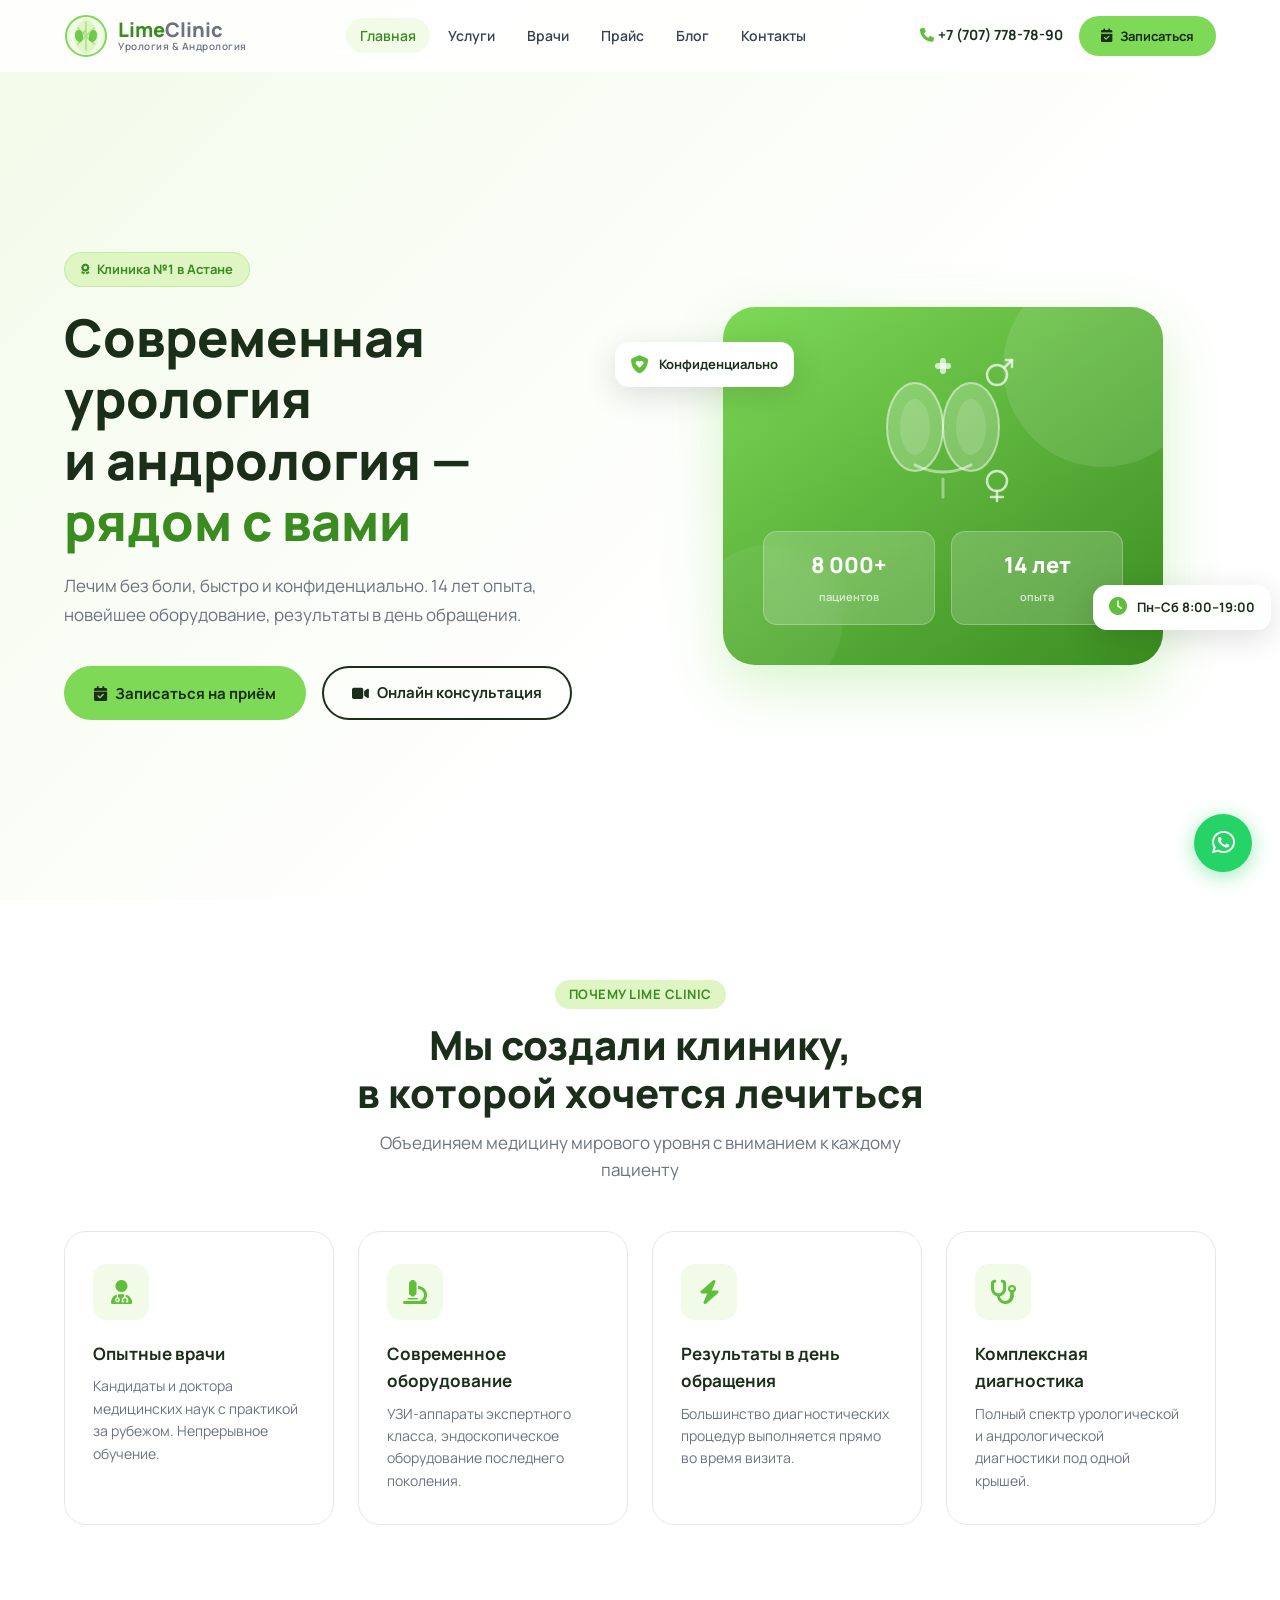
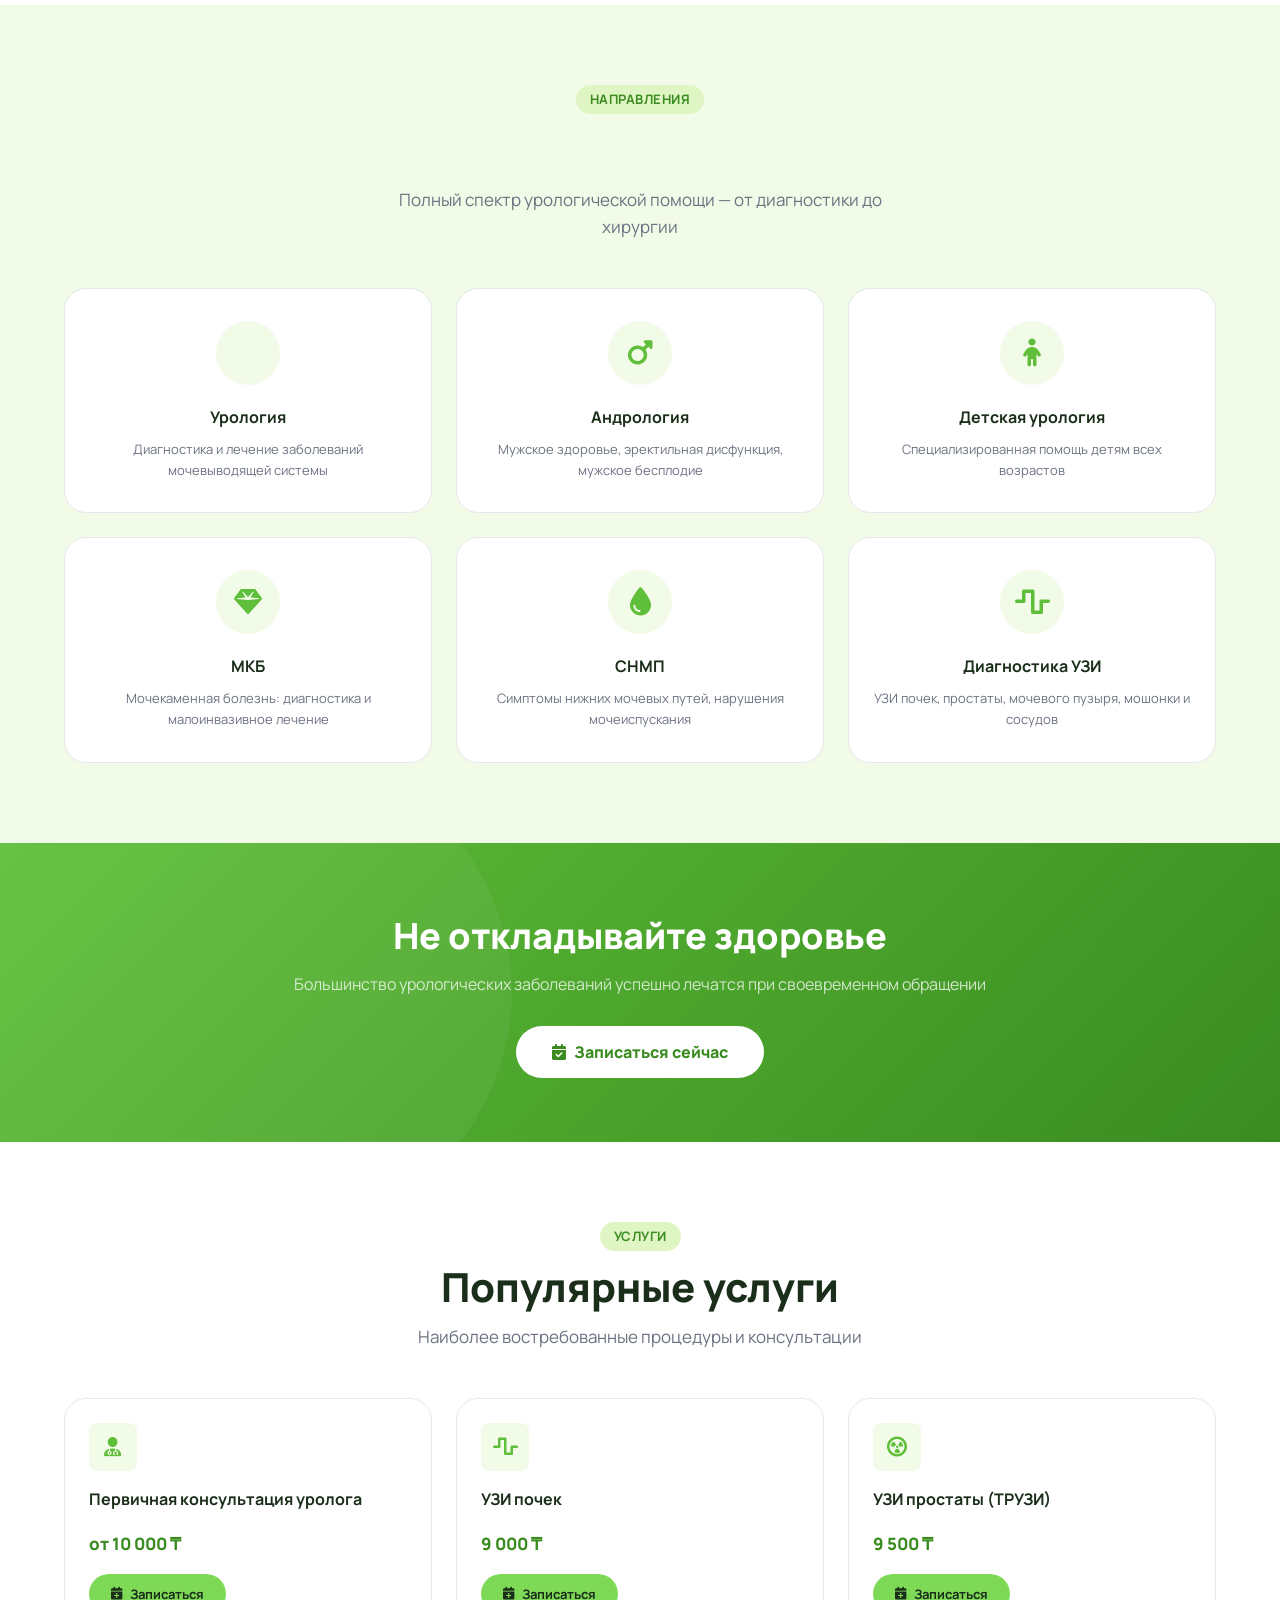
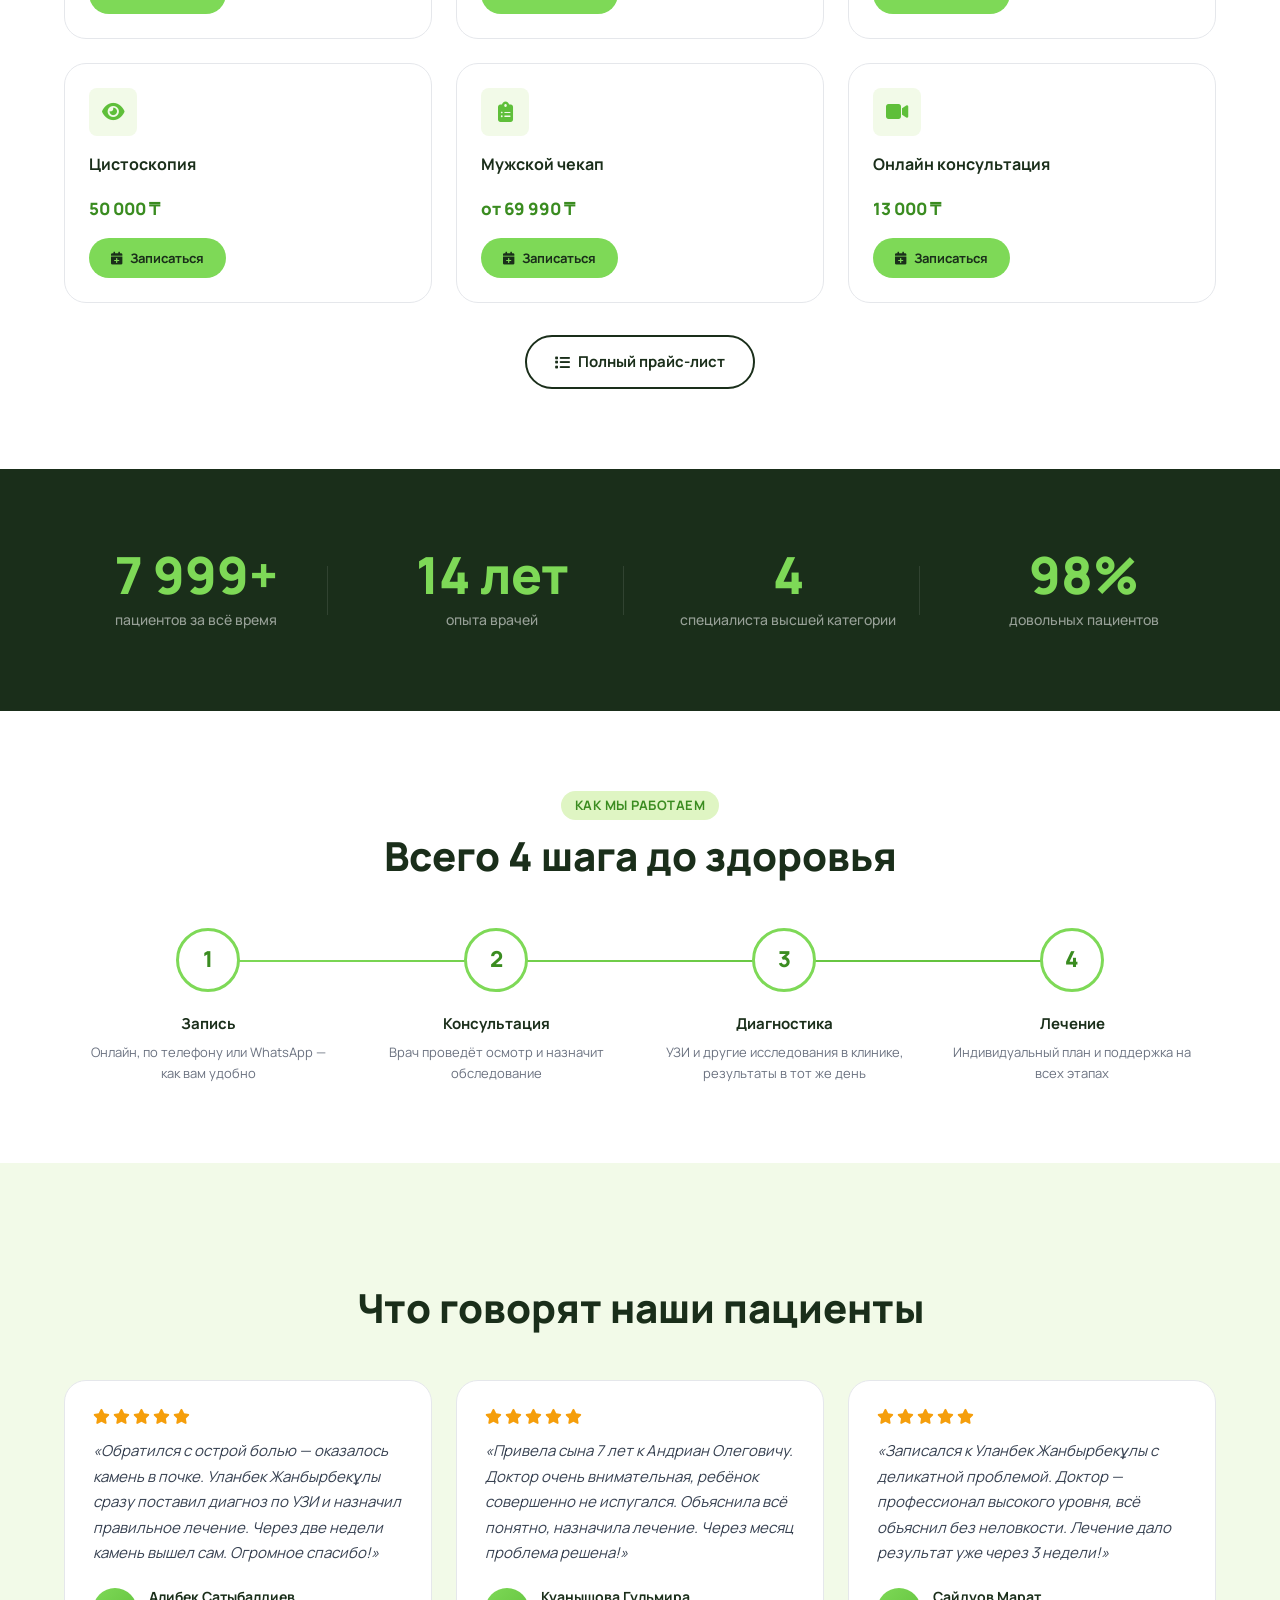
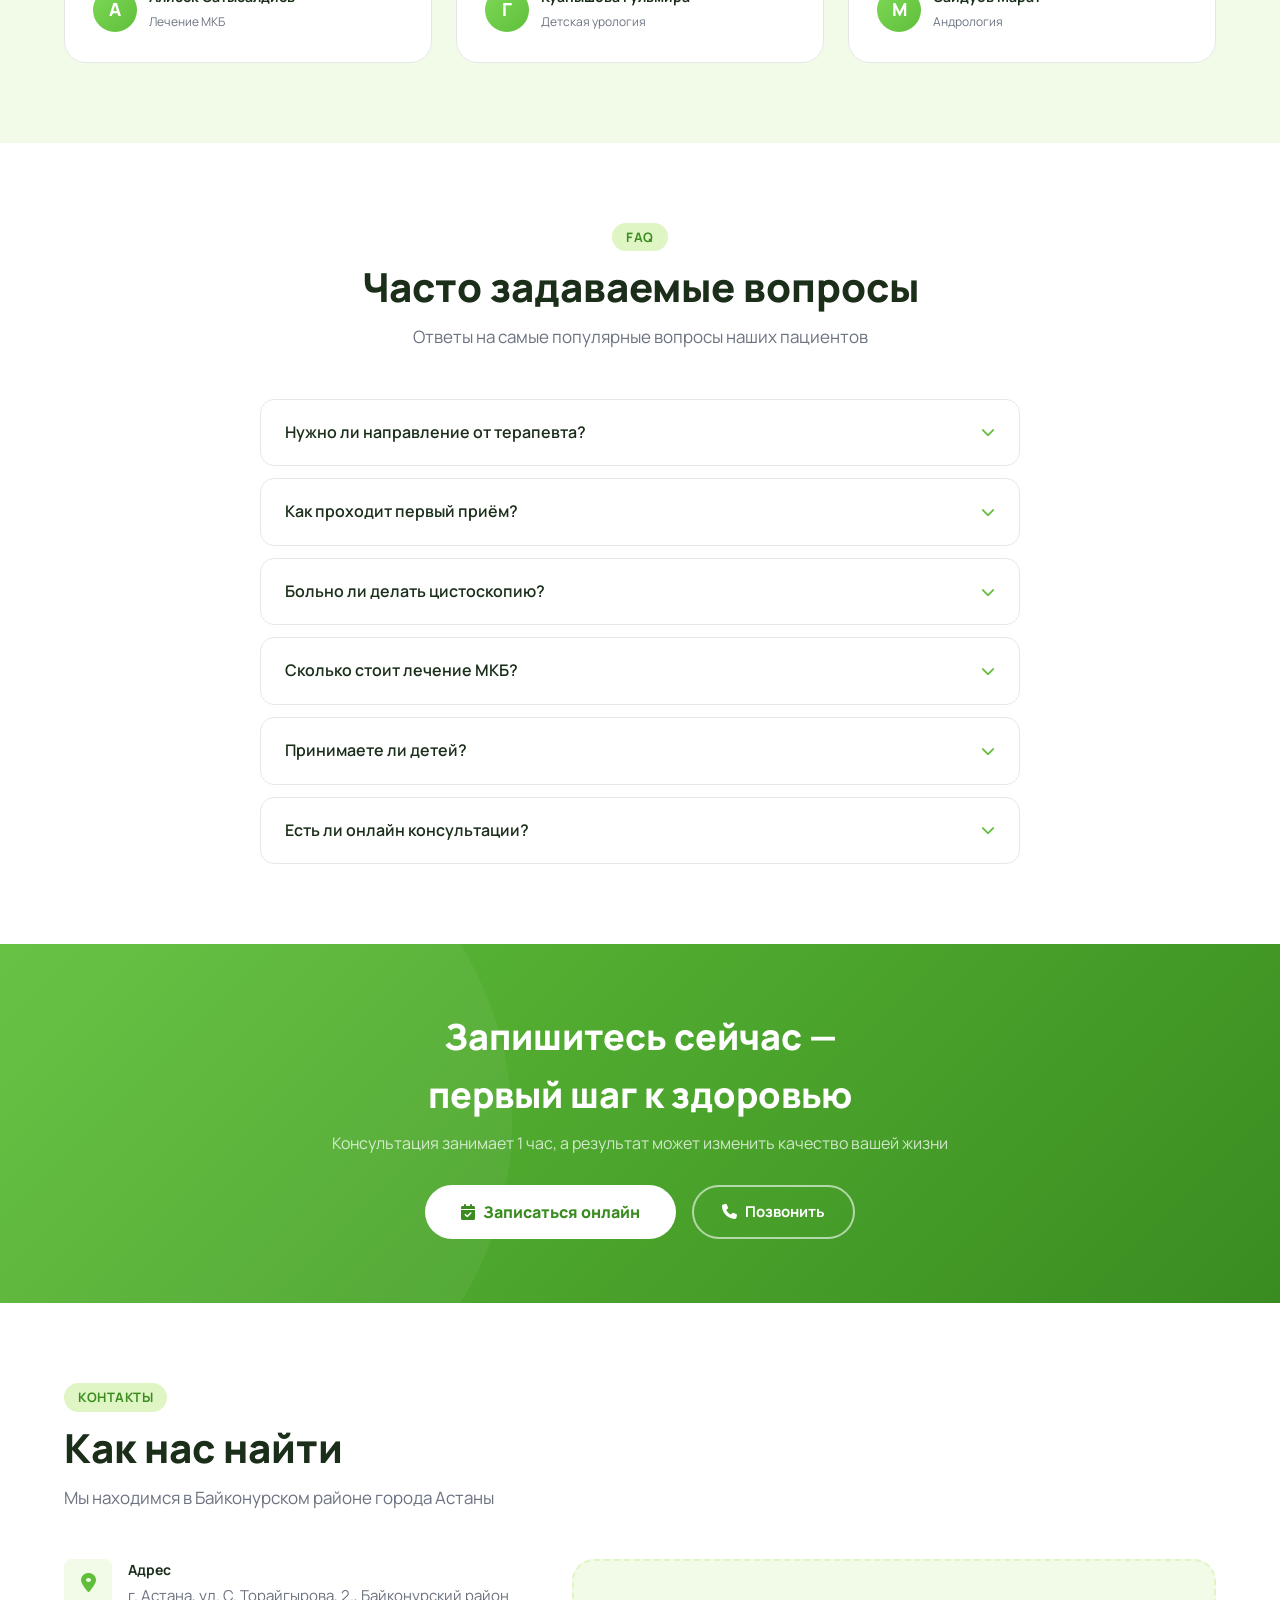
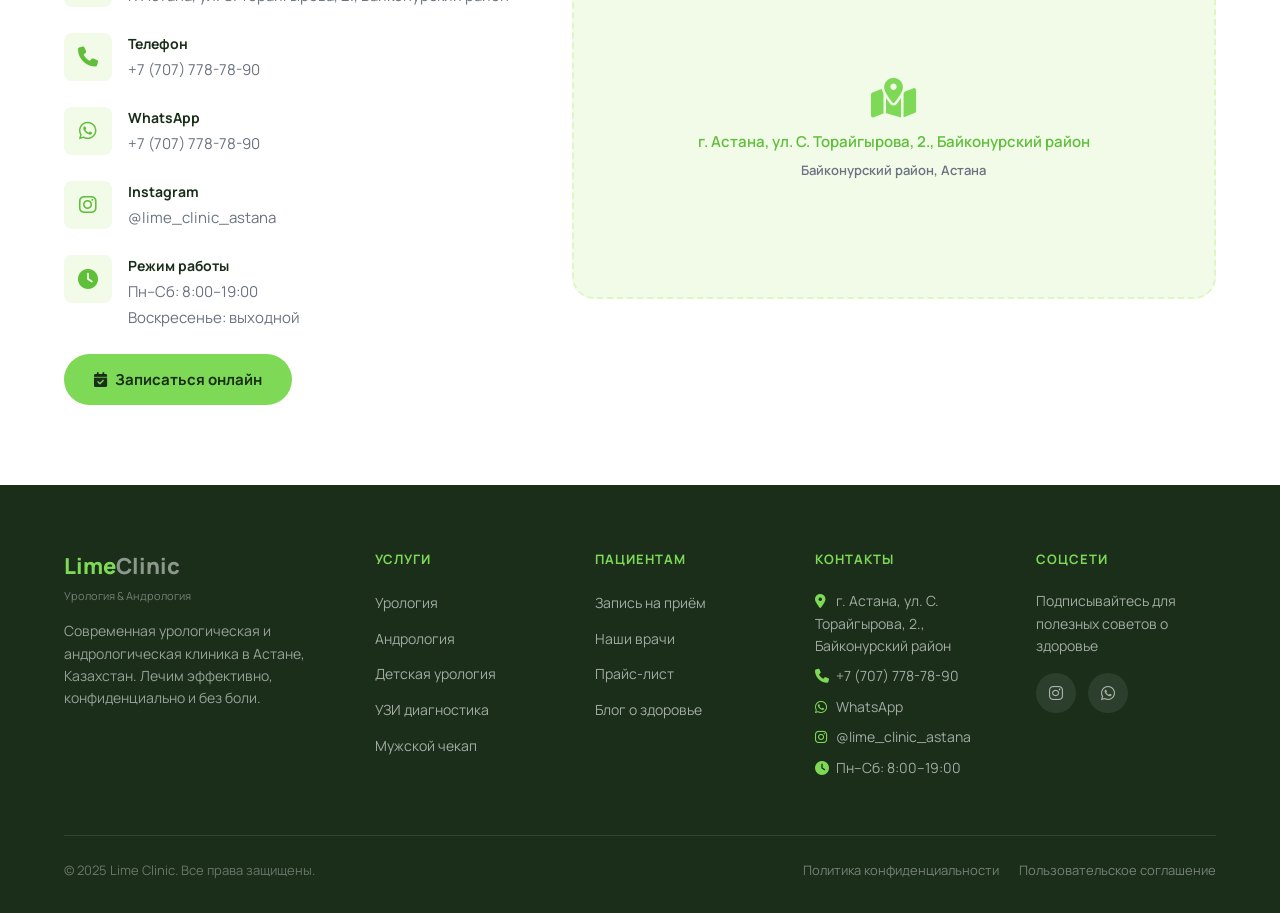
==== commit 20a654f5: "Update index.html" ====
--- a/index.html
+++ b/index.html
@@ -331,7 +331,7 @@
         <div class="review-stars">
           <i class="fa-solid fa-star"></i><i class="fa-solid fa-star"></i><i class="fa-solid fa-star"></i><i class="fa-solid fa-star"></i><i class="fa-solid fa-star"></i>
         </div>
-        <p>«Обратился с острой болью — оказалось камень в почке. Болат Ержанович сразу поставил диагноз по УЗИ и назначил правильное лечение. Через две недели камень вышел сам. Огромное спасибо!»</p>
+        <p>«Обратился с острой болью — оказалось камень в почке. Уланбек Жанбырбекұлы сразу поставил диагноз по УЗИ и назначил правильное лечение. Через две недели камень вышел сам. Огромное спасибо!»</p>
         <div class="review-author">
           <div class="review-avatar">А</div>
           <div class="review-info">
@@ -344,11 +344,11 @@
         <div class="review-stars">
           <i class="fa-solid fa-star"></i><i class="fa-solid fa-star"></i><i class="fa-solid fa-star"></i><i class="fa-solid fa-star"></i><i class="fa-solid fa-star"></i>
         </div>
-        <p>«Привела сына 7 лет к Айгерим Маратовне. Доктор очень внимательная, ребёнок совершенно не испугался. Объяснила всё понятно, назначила лечение. Через месяц проблема решена!»</p>
+        <p>«Привела сына 7 лет к Андриан Олеговичу. Доктор очень внимательная, ребёнок совершенно не испугался. Объяснила всё понятно, назначила лечение. Через месяц проблема решена!»</p>
         <div class="review-author">
           <div class="review-avatar">Г</div>
           <div class="review-info">
-            <strong>Гульнара Темирова</strong>
+            <strong>Куанышова Гульмира</strong>
             <span>Детская урология</span>
           </div>
         </div>
@@ -357,11 +357,11 @@
         <div class="review-stars">
           <i class="fa-solid fa-star"></i><i class="fa-solid fa-star"></i><i class="fa-solid fa-star"></i><i class="fa-solid fa-star"></i><i class="fa-solid fa-star"></i>
         </div>
-        <p>«Записался к Нурлану Абеновичу с деликатной проблемой. Доктор — профессионал высокого уровня, всё объяснил без неловкости. Лечение дало результат уже через 3 недели!»</p>
+        <p>«Записался к Уланбек Жанбырбекұлы с деликатной проблемой. Доктор — профессионал высокого уровня, всё объяснил без неловкости. Лечение дало результат уже через 3 недели!»</p>
         <div class="review-author">
           <div class="review-avatar">М</div>
           <div class="review-info">
-            <strong>Марат Джаксыбеков</strong>
+            <strong>Сайдуов Марат</strong>
             <span>Андрология</span>
           </div>
         </div>
--- a/styles.css
+++ b/styles.css
@@ -620,6 +620,7 @@
   background: var(--white);
   border-radius: var(--radius);
   padding: 12px 16px;
+  z-index: 10;
   box-shadow: var(--shadow-lg);
   display: flex;
   align-items: center;
@@ -2151,6 +2152,8 @@
   :root { --nav-h: 64px; }
   .nav__links { display: none; }
   .nav__phone { display: none; }
+  /* Скрываем кнопку "Записаться" в навбаре — она вытесняет бургер за экран */
+  .nav__right .btn-primary { display: none; }
   .nav__burger { display: flex; }
   .hero__inner { grid-template-columns: 1fr; gap: 40px; }
   .hero { min-height: auto; padding: calc(var(--nav-h) + 40px) 0 60px; }
